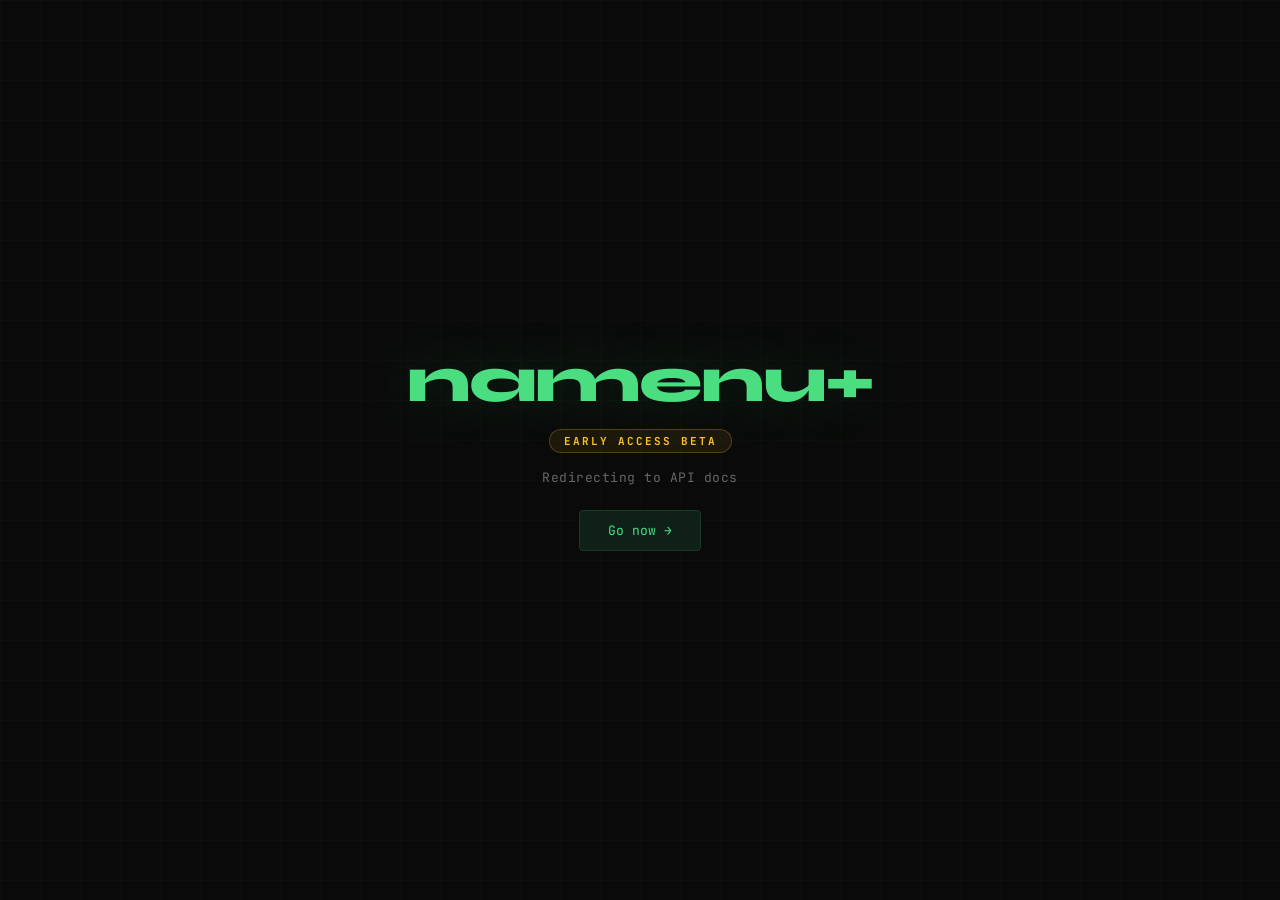
==== index.html @ 9618e87a "Commited basic website, currently only really has information on /api" ====
<!DOCTYPE html>
<html lang="en">
<head>
<meta charset="UTF-8">
<meta name="viewport" content="width=device-width, initial-scale=1.0">
<meta http-equiv="refresh" content="2;url=/api">
<title>namenu+</title>
<link rel="preconnect" href="https://fonts.googleapis.com">
<link href="https://fonts.googleapis.com/css2?family=Syne:wght@700;800&family=JetBrains+Mono:wght@400;500&display=swap" rel="stylesheet">
<link rel="stylesheet" href="style.css">
</head>
<body>
  <div class="wrap">
    <div class="logo">namenu+</div>
    <div class="pill">Early Access Beta</div>
    <p class="sub">Redirecting to API docs<span class="dots"></span></p>
    <a href="/api" class="btn">Go now →</a>
  </div>
  <script src="script.js"></script>
</body>
</html>
---- style.css ----
:root {
  --bg:        #0a0a0a;
  --green:     #4ade80;
  --green-dim: #1a3a28;
  --green-bg:  #0f2018;
  --text:      #d8d8d8;
  --text2:     #666;
  --text3:     #333;
  --amber:     #fbbf24;
  --border:    #1e1e1e;
  --mono: 'JetBrains Mono', monospace;
  --sans: 'Syne', sans-serif;
}

* { box-sizing: border-box; margin: 0; padding: 0; }

body {
  font-family: var(--mono);
  background: var(--bg);
  color: var(--text);
  min-height: 100vh;
  display: flex;
  align-items: center;
  justify-content: center;
  padding: 24px;
  /* subtle grid texture */
  background-image: linear-gradient(rgba(74,222,128,0.02) 1px, transparent 1px),
                    linear-gradient(90deg, rgba(74,222,128,0.02) 1px, transparent 1px);
  background-size: 40px 40px;
}

.wrap {
  text-align: center;
  display: flex;
  flex-direction: column;
  align-items: center;
  gap: 16px;
  animation: fadein 0.6s ease both;
}

@keyframes fadein {
  from { opacity: 0; transform: translateY(12px); }
  to   { opacity: 1; transform: translateY(0); }
}

.logo {
  font-family: var(--sans);
  font-size: clamp(36px, 10vw, 64px);
  font-weight: 800;
  color: var(--green);
  letter-spacing: -2px;
  line-height: 1;
  text-shadow: 0 0 60px rgba(74,222,128,0.2);
}

.pill {
  font-size: clamp(9px, 2.5vw, 11px);
  font-weight: 700;
  letter-spacing: 2px;
  text-transform: uppercase;
  color: var(--amber);
  background: rgba(251,191,36,0.08);
  border: 1px solid rgba(251,191,36,0.25);
  padding: 4px 14px;
  border-radius: 20px;
}

.sub {
  font-size: clamp(11px, 3vw, 13px);
  color: var(--text2);
  letter-spacing: 0.5px;
}

.dots::after {
  content: '';
  animation: ellipsis 1.5s steps(4, end) infinite;
}
@keyframes ellipsis {
  0%   { content: ''; }
  25%  { content: '.'; }
  50%  { content: '..'; }
  75%  { content: '...'; }
  100% { content: ''; }
}

.btn {
  font-family: var(--mono);
  font-size: clamp(12px, 3vw, 13px);
  padding: 11px 28px;
  background: var(--green-bg);
  border: 1px solid var(--green-dim);
  color: var(--green);
  border-radius: 4px;
  text-decoration: none;
  transition: all 0.15s;
  margin-top: 8px;
}
.btn:hover {
  background: var(--green);
  color: #000;
  border-color: var(--green);
}

/* ── mobile tweaks ── */
@media (max-width: 400px) {
  body { padding: 16px; }
  .logo { letter-spacing: -1px; }
  .btn { padding: 10px 22px; width: 100%; text-align: center; }
}
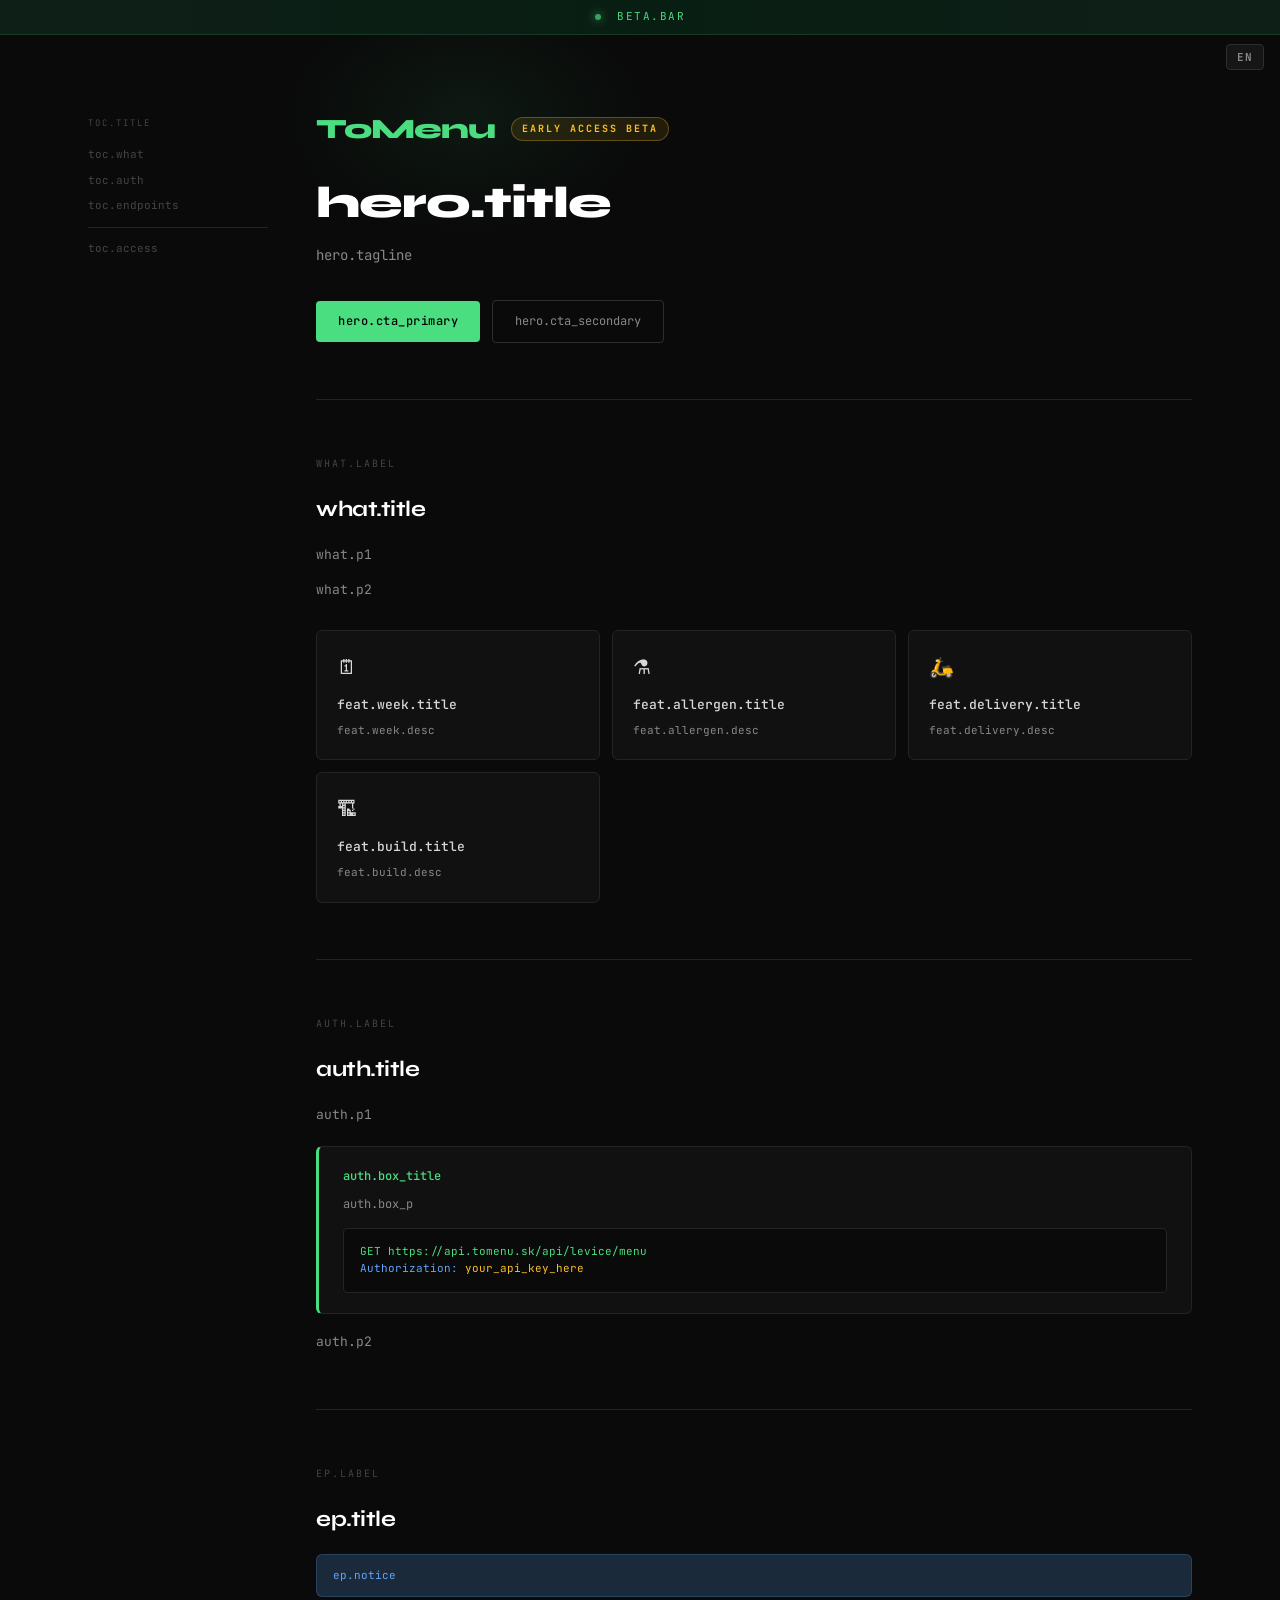
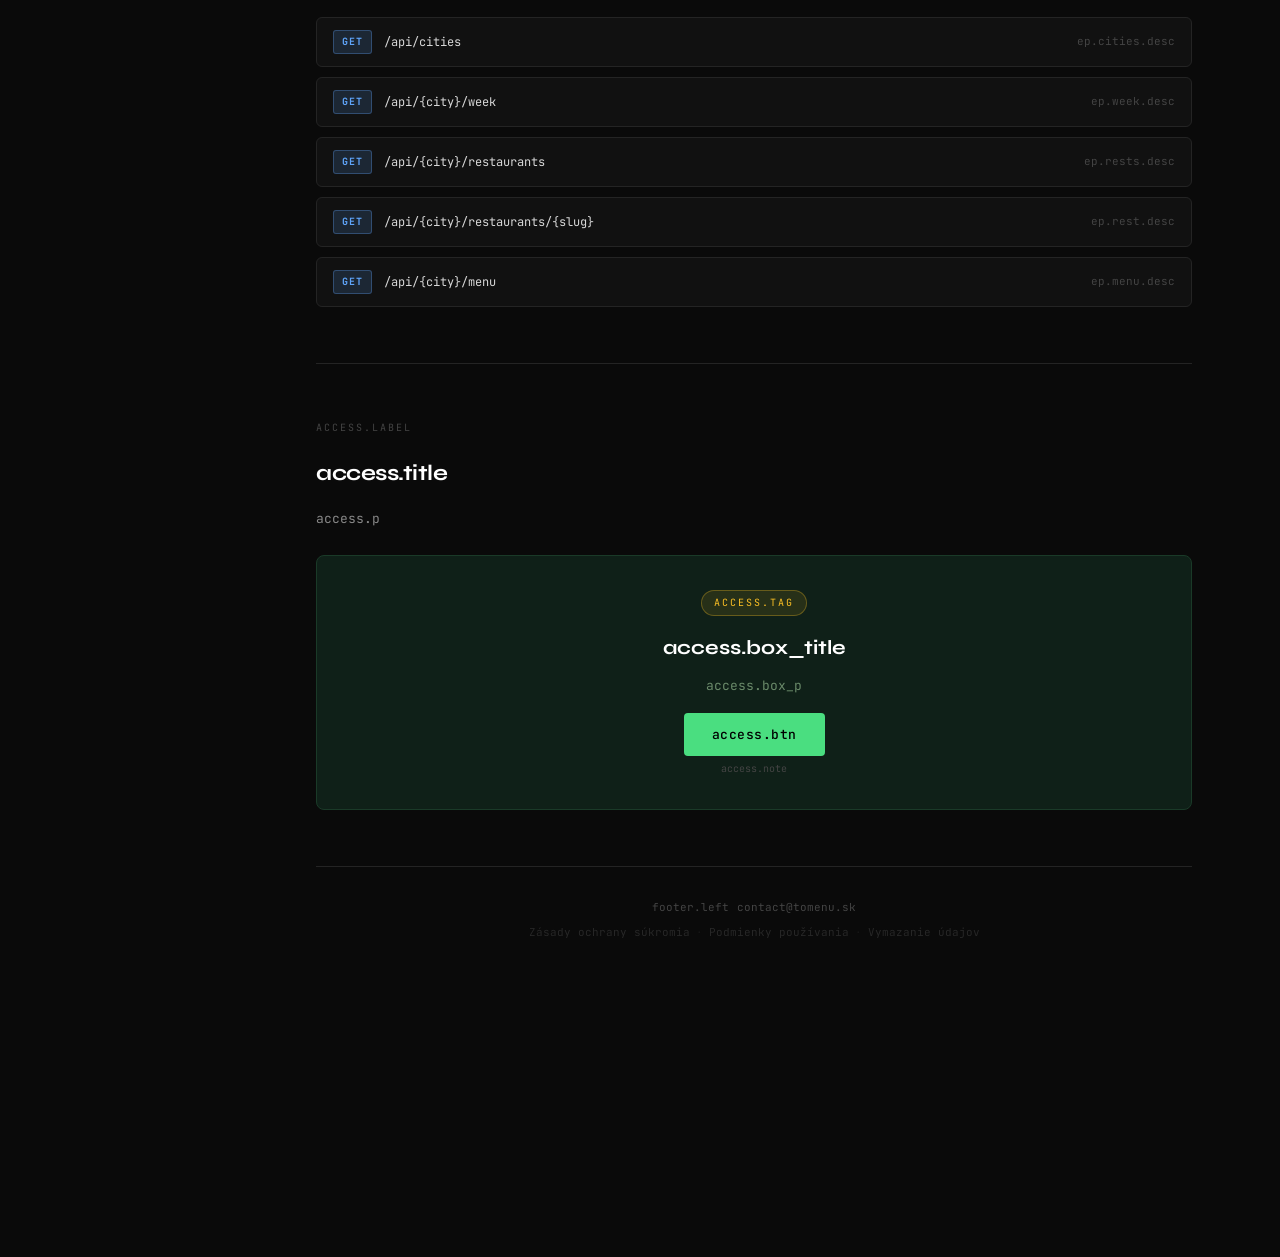
==== commit 30d8df87: "updated websites to actually have footers that point to legal documents (like every website should)" ====
--- a/index.html
+++ b/index.html
@@ -1,21 +1,225 @@
 <!DOCTYPE html>
-<html lang="en">
+<html lang="sk">
 <head>
 <meta charset="UTF-8">
 <meta name="viewport" content="width=device-width, initial-scale=1.0">
-<meta http-equiv="refresh" content="2;url=/api">
-<title>namenu+</title>
+<title>ToMenu — Obedové menu všetkých reštaurácií na jednom mieste</title>
+<meta name="description" content="ToMenu zbiera obedové menu reštaurácií z celého Slovenska do jednej aplikácie. GPS triedenie, pokročilé filtre, bez reklám, zadarmo. Stiahni APK pre Android.">
+<meta name="keywords" content="obedové menu, reštaurácie, obed, Levice, Slovensko, ToMenu, lunch menu, jedálny lístok">
+<meta name="author" content="ToMenu">
+<meta name="robots" content="index, follow">
+<link rel="canonical" href="https://tomenu.sk/">
+
+<!-- Open Graph -->
+<meta property="og:type"        content="website">
+<meta property="og:url"         content="https://tomenu.sk/">
+<meta property="og:title"       content="ToMenu — Obedové menu všetkých reštaurácií na jednom mieste">
+<meta property="og:description" content="ToMenu zbiera obedové menu reštaurácií z celého Slovenska do jednej aplikácie. GPS triedenie, pokročilé filtre, bez reklám, zadarmo.">
+<meta property="og:image"       content="https://tomenu.sk/og-image.png">
+<meta property="og:locale"      content="sk_SK">
+<meta property="og:locale:alternate" content="en_US">
+<meta property="og:site_name"   content="ToMenu">
+
+<!-- Twitter Card -->
+<meta name="twitter:card"        content="summary_large_image">
+<meta name="twitter:title"       content="ToMenu — Obedové menu všetkých reštaurácií">
+<meta name="twitter:description" content="GPS triedenie, pokročilé filtre, bez reklám, zadarmo. Pre Android.">
+<meta name="twitter:image"       content="https://tomenu.sk/og-image.png">
+
+<!-- Schema.org structured data -->
+<script type="application/ld+json">
+{
+  "@context": "https://schema.org",
+  "@type": "MobileApplication",
+  "name": "ToMenu",
+  "description": "ToMenu zbiera obedové menu reštaurácií z celého Slovenska do jednej aplikácie.",
+  "url": "https://tomenu.sk",
+  "applicationCategory": "FoodApplication",
+  "operatingSystem": "Android",
+  "offers": { "@type": "Offer", "price": "0", "priceCurrency": "EUR" },
+  "author": { "@type": "Person", "name": "Tomáš Hnilický" },
+  "inLanguage": "sk"
+}
+</script>
+
+<link rel="icon" type="image/png" href="/favicon.png">
 <link rel="preconnect" href="https://fonts.googleapis.com">
-<link href="https://fonts.googleapis.com/css2?family=Syne:wght@700;800&family=JetBrains+Mono:wght@400;500&display=swap" rel="stylesheet">
+<link href="https://fonts.googleapis.com/css2?family=JetBrains+Mono:wght@300;400;500;700&family=Syne:wght@400;600;700;800&display=swap" rel="stylesheet">
 <link rel="stylesheet" href="style.css">
 </head>
 <body>
-  <div class="wrap">
-    <div class="logo">namenu+</div>
-    <div class="pill">Early Access Beta</div>
-    <p class="sub">Redirecting to API docs<span class="dots"></span></p>
-    <a href="/api" class="btn">Go now →</a>
-  </div>
-  <script src="script.js"></script>
+
+<div id="beta-bar">
+  <span class="dot"></span>
+  <span data-i18n="beta.bar">ToMenu is currently in early access beta</span>
+</div>
+
+<button id="lang-toggle" onclick="toggleLang()">EN</button>
+
+<div class="page-wrap">
+
+  <!-- ── HERO ── -->
+  <header>
+    <div class="logo-row">
+      <span class="logo-mark">ToMenu</span>
+      <span class="beta-pill" data-i18n="hero.pill">Early Access Beta</span>
+    </div>
+    <h1 data-i18n="hero.title">Je to <span class="accent">TO menu</span><br>ktoré potrebuješ.</h1>
+    <p class="tagline" data-i18n="hero.tagline">ToMenu brings every restaurant's daily lunch menu into one app. Advanced filters, GPS sorting, privacy-first, completely free and ad-free.</p>
+    <div class="cta-row">
+      <a href="#download" class="btn-primary" data-i18n="hero.cta_primary">↓ Download the app</a>
+      <a href="/api"      class="btn-ghost"   data-i18n="hero.cta_api">API docs →</a>
+    </div>
+    <div class="hero-sub" data-i18n="hero.sub">Available for Android · Slovakia 🇸🇰</div>
+  </header>
+
+  <!-- ── FEATURES ── -->
+  <section id="features">
+    <div class="section-label" data-i18n="feat.label">why tomenu</div>
+    <h2 data-i18n="feat.title">Everything you need to pick lunch.</h2>
+    <div class="feature-grid">
+      <div class="feature-card">
+        <div class="feature-icon">📍</div>
+        <div class="feature-title" data-i18n="feat.gps.title">GPS sorted</div>
+        <div class="feature-desc"  data-i18n="feat.gps.desc">Restaurants sorted by distance from you. Closest first, always.</div>
+      </div>
+      <div class="feature-card">
+        <div class="feature-icon">🔍</div>
+        <div class="feature-title" data-i18n="feat.search.title">Dish search</div>
+        <div class="feature-desc"  data-i18n="feat.search.desc">Search for a specific dish across all restaurants at once. Find schnitzel, goulash, whatever you're craving.</div>
+      </div>
+      <div class="feature-card">
+        <div class="feature-icon">⚗</div>
+        <div class="feature-title" data-i18n="feat.filter.title">Advanced filters</div>
+        <div class="feature-desc"  data-i18n="feat.filter.desc">Filter by price, weight, allergens, delivery. Even sort by best price-to-portion ratio.</div>
+      </div>
+      <div class="feature-card">
+        <div class="feature-icon">🛵</div>
+        <div class="feature-title" data-i18n="feat.delivery.title">Delivery aware</div>
+        <div class="feature-desc"  data-i18n="feat.delivery.desc">Know which restaurants deliver before you even open the menu.</div>
+      </div>
+      <div class="feature-card">
+        <div class="feature-icon">🔒</div>
+        <div class="feature-title" data-i18n="feat.privacy.title">Privacy first</div>
+        <div class="feature-desc"  data-i18n="feat.privacy.desc">No tracking, no ads, no mandatory account. Everything opt-in. Even fully self-hostable.</div>
+      </div>
+      <div class="feature-card">
+        <div class="feature-icon">📅</div>
+        <div class="feature-title" data-i18n="feat.week.title">Full week</div>
+        <div class="feature-desc"  data-i18n="feat.week.desc">Browse Monday's menu on a Wednesday. Plan ahead, not just today.</div>
+      </div>
+    </div>
+  </section>
+
+  <!-- ── HOW IT WORKS ── -->
+  <section id="how">
+    <div class="section-label" data-i18n="how.label">how it works</div>
+    <h2 data-i18n="how.title">Open. Search. Eat.</h2>
+    <div class="steps">
+      <div class="step">
+        <div class="step-num">01</div>
+        <div class="step-content">
+          <div class="step-title" data-i18n="step1.title">Open the app</div>
+          <div class="step-desc"  data-i18n="step1.desc">No sign-up required. Guest mode works from day one. Your location sorts nearby restaurants automatically.</div>
+        </div>
+      </div>
+      <div class="step">
+        <div class="step-num">02</div>
+        <div class="step-content">
+          <div class="step-title" data-i18n="step2.title">Browse or search</div>
+          <div class="step-desc"  data-i18n="step2.desc">Scroll through today's menus or search a specific dish. Filter by price, allergens, or delivery.</div>
+        </div>
+      </div>
+      <div class="step">
+        <div class="step-num">03</div>
+        <div class="step-content">
+          <div class="step-title" data-i18n="step3.title">Tap and go</div>
+          <div class="step-desc"  data-i18n="step3.desc">Tap an address to open in Maps. Call the restaurant directly. Done.</div>
+        </div>
+      </div>
+    </div>
+  </section>
+
+  <!-- ── DOWNLOAD ── -->
+  <section id="download">
+    <div class="section-label" data-i18n="dl.label">download</div>
+    <h2 data-i18n="dl.title">Get ToMenu</h2>
+    <p data-i18n="dl.p">Currently in early access beta. Android APK available directly — no Play Store needed.</p>
+    <div class="download-box">
+      <div class="early-tag" data-i18n="dl.tag">✦ Early Access Beta</div>
+      <h3 data-i18n="dl.box_title">Android APK</h3>
+      <p data-i18n="dl.box_p">Download and install directly. Enable "Install from unknown sources" in your Android settings if prompted.</p>
+      <a id="apk-btn" href="https://github.com/toomcis/tomenu-app/releases/latest/download/tomenu.apk" class="btn-primary" data-i18n="dl.btn">↓ Download APK</a>
+      <div class="download-note" data-i18n="dl.note">Latest release on GitHub · Android 8.0+ required</div>
+      <div class="download-links">
+        <a href="https://github.com/toomcis/tomenu-app/releases" data-i18n="dl.releases">All releases →</a>
+        <span class="sep">·</span>
+        <a href="https://github.com/toomcis/tomenu-app" data-i18n="dl.source">Source code →</a>
+      </div>
+    </div>
+  </section>
+
+  <!-- ── PRIVACY ── -->
+  <section id="privacy">
+    <div class="section-label" data-i18n="priv.label">privacy</div>
+    <h2 data-i18n="priv.title">We mean it when we say privacy-first.</h2>
+    <div class="privacy-grid">
+      <div class="privacy-item">
+        <span class="priv-icon">✓</span>
+        <span data-i18n="priv.1">No ads, ever. Not in the app, not in the API.</span>
+      </div>
+      <div class="privacy-item">
+        <span class="priv-icon">✓</span>
+        <span data-i18n="priv.2">No account required. Guest mode works for everything.</span>
+      </div>
+      <div class="privacy-item">
+        <span class="priv-icon">✓</span>
+        <span data-i18n="priv.3">All data sharing is opt-in and clearly labelled.</span>
+      </div>
+      <div class="privacy-item">
+        <span class="priv-icon">✓</span>
+        <span data-i18n="priv.4">Fully open source. MIT licensed. Inspect everything.</span>
+      </div>
+      <div class="privacy-item">
+        <span class="priv-icon">✓</span>
+        <span data-i18n="priv.5">Self-hostable. Run your own backend, keep all data local.</span>
+      </div>
+      <div class="privacy-item">
+        <span class="priv-icon">✓</span>
+        <span data-i18n="priv.6">Delete your account and all your data anytime, instantly.</span>
+      </div>
+    </div>
+  </section>
+
+  <!-- ── FOR DEVELOPERS ── -->
+  <section id="api">
+    <div class="section-label" data-i18n="api.label">for developers</div>
+    <h2 data-i18n="api.title">There's a REST API too.</h2>
+    <p data-i18n="api.p">ToMenu exposes all menu data via a clean JSON API. Build Telegram bots, office lunch tools, integrations — whatever you want. Keys are free during beta.</p>
+    <div class="api-box">
+      <div class="code-block">GET https://api.tomenu.sk/api/levice/menu
+<span style="color:#60a5fa">Authorization:</span> your_api_key_here</div>
+      <a href="/api" class="btn-ghost" style="margin-top:16px;display:inline-block" data-i18n="api.btn">View full API docs →</a>
+    </div>
+  </section>
+
+  <!-- ── FOOTER ── -->
+  <footer>
+    <div class="footer-main">
+      <span data-i18n="footer.left">ToMenu beta · <a href="https://github.com/toomcis/tomenu-app">github</a> · made in Levice 🇸🇰</span>
+      <span><a href="mailto:contact@tomenu.sk">contact@tomenu.sk</a></span>
+    </div>
+    <div class="footer-legal">
+      <a href="/privacy">Zásady ochrany súkromia</a>
+      <span class="sep">·</span>
+      <a href="/tos">Podmienky používania</a>
+      <span class="sep">·</span>
+      <a href="/deletion">Vymazanie údajov</a>
+    </div>
+  </footer>
+
+</div>
+
+<script src="script.js"></script>
 </body>
-</html>
+</html>
--- a/style.css
+++ b/style.css
@@ -1,109 +1,258 @@
 :root {
   --bg:        #0a0a0a;
+  --bg1:       #111111;
+  --bg2:       #161616;
+  --bg3:       #1c1c1c;
+  --border:    #242424;
+  --border2:   #2e2e2e;
+  --text:      #d8d8d8;
+  --text2:     #888;
+  --text3:     #444;
   --green:     #4ade80;
   --green-dim: #1a3a28;
   --green-bg:  #0f2018;
-  --text:      #d8d8d8;
-  --text2:     #666;
-  --text3:     #333;
+  --blue:      #60a5fa;
+  --blue-dim:  #1a2a3a;
   --amber:     #fbbf24;
-  --border:    #1e1e1e;
+  --red:       #f87171;
   --mono: 'JetBrains Mono', monospace;
   --sans: 'Syne', sans-serif;
 }
 
 * { box-sizing: border-box; margin: 0; padding: 0; }
+html { scroll-behavior: smooth; }
 
 body {
   font-family: var(--mono);
   background: var(--bg);
   color: var(--text);
   min-height: 100vh;
-  display: flex;
-  align-items: center;
-  justify-content: center;
-  padding: 24px;
-  /* subtle grid texture */
-  background-image: linear-gradient(rgba(74,222,128,0.02) 1px, transparent 1px),
-                    linear-gradient(90deg, rgba(74,222,128,0.02) 1px, transparent 1px);
+  line-height: 1.6;
+  background-image:
+    linear-gradient(rgba(74,222,128,0.02) 1px, transparent 1px),
+    linear-gradient(90deg, rgba(74,222,128,0.02) 1px, transparent 1px);
   background-size: 40px 40px;
 }
 
-.wrap {
+/* ── beta banner ── */
+#beta-bar {
+  background: linear-gradient(90deg, var(--green-bg), #0a1f14, var(--green-bg));
+  border-bottom: 1px solid var(--green-dim);
+  padding: 8px 24px;
   text-align: center;
-  display: flex;
-  flex-direction: column;
-  align-items: center;
-  gap: 16px;
-  animation: fadein 0.6s ease both;
-}
-
-@keyframes fadein {
-  from { opacity: 0; transform: translateY(12px); }
-  to   { opacity: 1; transform: translateY(0); }
-}
-
-.logo {
+  font-size: 11px;
+  color: var(--green);
+  letter-spacing: 1.5px;
+  text-transform: uppercase;
+  position: sticky;
+  top: 0;
+  z-index: 100;
+  animation: pulse-bar 4s ease-in-out infinite;
+}
+@keyframes pulse-bar { 0%,100%{opacity:1} 50%{opacity:0.7} }
+#beta-bar .dot {
+  display: inline-block; width: 6px; height: 6px;
+  border-radius: 50%; background: var(--green);
+  margin-right: 8px; vertical-align: middle;
+  box-shadow: 0 0 8px var(--green);
+  animation: blink 1.5s ease-in-out infinite;
+}
+@keyframes blink { 0%,100%{opacity:1} 50%{opacity:0.3} }
+
+#lang-toggle {
+  position: fixed; top: 44px; right: 16px; z-index: 200;
+  font-family: var(--mono); font-size: 11px; font-weight: 700;
+  letter-spacing: 1px; padding: 5px 10px;
+  background: var(--bg2); border: 1px solid var(--border2);
+  color: var(--text2); border-radius: 4px; cursor: pointer;
+  transition: all 0.15s;
+}
+#lang-toggle:hover { border-color: var(--green); color: var(--green); }
+
+/* ── layout ── */
+.page-wrap { max-width: 860px; margin: 0 auto; padding: 0 28px 80px; }
+
+/* ── header / hero ── */
+header {
+  padding: 80px 0 64px;
+  border-bottom: 1px solid var(--border);
+  position: relative;
+  animation: fadein 0.7s ease both;
+}
+@keyframes fadein { from{opacity:0;transform:translateY(16px)} to{opacity:1;transform:translateY(0)} }
+header::before {
+  content: '';
+  position: absolute; top: -80px; left: -60px;
+  width: 500px; height: 320px;
+  background: radial-gradient(ellipse, rgba(74,222,128,0.07) 0%, transparent 65%);
+  pointer-events: none; z-index: 0;
+}
+header > * { position: relative; z-index: 1; }
+
+.logo-row { display: flex; align-items: center; gap: 16px; margin-bottom: 32px; }
+.logo-mark {
+  font-family: var(--sans); font-size: 32px; font-weight: 800;
+  color: var(--green); letter-spacing: -1px;
+  text-shadow: 0 0 40px rgba(74,222,128,0.25);
+}
+.beta-pill {
+  font-size: 10px; font-weight: 700; letter-spacing: 2px;
+  text-transform: uppercase; color: var(--amber);
+  background: rgba(251,191,36,0.1); border: 1px solid rgba(251,191,36,0.3);
+  padding: 3px 10px; border-radius: 20px;
+}
+h1 {
   font-family: var(--sans);
-  font-size: clamp(36px, 10vw, 64px);
-  font-weight: 800;
-  color: var(--green);
-  letter-spacing: -2px;
-  line-height: 1;
-  text-shadow: 0 0 60px rgba(74,222,128,0.2);
-}
-
-.pill {
-  font-size: clamp(9px, 2.5vw, 11px);
-  font-weight: 700;
-  letter-spacing: 2px;
-  text-transform: uppercase;
-  color: var(--amber);
-  background: rgba(251,191,36,0.08);
-  border: 1px solid rgba(251,191,36,0.25);
-  padding: 4px 14px;
-  border-radius: 20px;
-}
-
-.sub {
-  font-size: clamp(11px, 3vw, 13px);
-  color: var(--text2);
-  letter-spacing: 0.5px;
-}
-
-.dots::after {
-  content: '';
-  animation: ellipsis 1.5s steps(4, end) infinite;
-}
-@keyframes ellipsis {
-  0%   { content: ''; }
-  25%  { content: '.'; }
-  50%  { content: '..'; }
-  75%  { content: '...'; }
-  100% { content: ''; }
-}
-
-.btn {
-  font-family: var(--mono);
-  font-size: clamp(12px, 3vw, 13px);
-  padding: 11px 28px;
-  background: var(--green-bg);
-  border: 1px solid var(--green-dim);
-  color: var(--green);
-  border-radius: 4px;
-  text-decoration: none;
-  transition: all 0.15s;
-  margin-top: 8px;
-}
-.btn:hover {
-  background: var(--green);
-  color: #000;
-  border-color: var(--green);
-}
-
-/* ── mobile tweaks ── */
-@media (max-width: 400px) {
-  body { padding: 16px; }
-  .logo { letter-spacing: -1px; }
-  .btn { padding: 10px 22px; width: 100%; text-align: center; }
-}
+  font-size: clamp(32px, 6vw, 56px);
+  font-weight: 800; line-height: 1.08;
+  color: #fff; margin-bottom: 20px; letter-spacing: -1.5px;
+}
+h1 .accent { color: var(--green); }
+.tagline {
+  font-size: 14px; color: var(--text2);
+  max-width: 560px; line-height: 1.8; margin-bottom: 36px;
+}
+.cta-row { display: flex; gap: 12px; flex-wrap: wrap; align-items: center; margin-bottom: 20px; }
+.hero-sub { font-size: 11px; color: var(--text3); letter-spacing: 1px; }
+
+.btn-primary {
+  font-family: var(--mono); font-size: 12px; font-weight: 500;
+  padding: 12px 24px; background: var(--green); color: #000;
+  border: none; border-radius: 4px; cursor: pointer;
+  text-decoration: none; transition: all 0.15s; letter-spacing: 0.5px;
+}
+.btn-primary:hover { background: #6ee89a; transform: translateY(-1px); }
+.btn-ghost {
+  font-family: var(--mono); font-size: 12px;
+  padding: 12px 24px; background: transparent; color: var(--text2);
+  border: 1px solid var(--border2); border-radius: 4px;
+  cursor: pointer; text-decoration: none; transition: all 0.15s;
+}
+.btn-ghost:hover { border-color: var(--green); color: var(--text); }
+
+/* ── sections ── */
+section { padding: 64px 0; border-bottom: 1px solid var(--border); }
+section:last-of-type { border-bottom: none; }
+.section-label {
+  font-size: 10px; letter-spacing: 2px; text-transform: uppercase;
+  color: var(--text3); margin-bottom: 20px;
+}
+h2 {
+  font-family: var(--sans); font-size: clamp(20px, 4vw, 28px);
+  font-weight: 700; color: #fff; margin-bottom: 32px; letter-spacing: -0.5px;
+}
+p { font-size: 13px; color: var(--text2); line-height: 1.8; margin-bottom: 12px; }
+
+/* ── feature grid ── */
+.feature-grid {
+  display: grid;
+  grid-template-columns: repeat(auto-fit, minmax(240px, 1fr));
+  gap: 12px;
+}
+.feature-card {
+  background: var(--bg1); border: 1px solid var(--border);
+  border-radius: 8px; padding: 22px; transition: border-color 0.15s;
+}
+.feature-card:hover { border-color: var(--border2); }
+.feature-icon { font-size: 22px; margin-bottom: 14px; }
+.feature-title { font-size: 13px; font-weight: 500; color: var(--text); margin-bottom: 6px; }
+.feature-desc { font-size: 11px; color: var(--text2); line-height: 1.65; }
+
+/* ── steps ── */
+.steps { display: flex; flex-direction: column; gap: 0; }
+.step {
+  display: flex; gap: 28px; align-items: flex-start;
+  padding: 28px 0; border-bottom: 1px solid var(--border);
+}
+.step:last-child { border-bottom: none; }
+.step-num {
+  font-family: var(--sans); font-size: 36px; font-weight: 800;
+  color: var(--green-dim); line-height: 1; flex-shrink: 0; width: 52px;
+}
+.step-title { font-size: 15px; font-weight: 600; color: var(--text); margin-bottom: 8px; }
+.step-desc { font-size: 12px; color: var(--text2); line-height: 1.7; }
+
+/* ── download ── */
+.download-box {
+  background: var(--green-bg); border: 1px solid var(--green-dim);
+  border-radius: 10px; padding: 36px; margin-top: 24px; text-align: center;
+}
+.download-box .early-tag {
+  display: inline-block; font-size: 10px; letter-spacing: 2px;
+  text-transform: uppercase; color: var(--amber);
+  background: rgba(251,191,36,0.1); border: 1px solid rgba(251,191,36,0.3);
+  padding: 4px 12px; border-radius: 20px; margin-bottom: 16px;
+}
+.download-box h3 {
+  font-family: var(--sans); font-size: 22px; font-weight: 700;
+  color: #fff; margin-bottom: 10px;
+}
+.download-box p {
+  font-size: 13px; color: #6a8a6a; margin-bottom: 28px;
+  max-width: 440px; margin-left: auto; margin-right: auto;
+}
+.download-box .btn-primary { font-size: 14px; padding: 14px 32px; }
+.download-note { font-size: 10px; color: var(--text3); margin-top: 14px; }
+.download-links { margin-top: 20px; font-size: 11px; }
+.download-links a { color: var(--text3); text-decoration: none; transition: color 0.1s; }
+.download-links a:hover { color: var(--green); }
+.sep { color: var(--text3); margin: 0 8px; }
+
+/* ── Legal footer links — append to style.css ── */
+footer { display: flex; flex-direction: column; gap: 10px; }
+.footer-main { display: flex; justify-content: space-between; flex-wrap: wrap; gap: 8px; }
+.footer-legal { display: flex; gap: 6px; flex-wrap: wrap; font-size: 11px; opacity: 0.5; }
+.footer-legal a { color: inherit; text-decoration: none; }
+.footer-legal a:hover { opacity: 1; text-decoration: underline; }
+.footer-legal .sep { opacity: 0.4; }
+
+/* ── privacy grid ── */
+.privacy-grid { display: flex; flex-direction: column; gap: 0; }
+.privacy-item {
+  display: flex; align-items: flex-start; gap: 14px;
+  padding: 16px 0; border-bottom: 1px solid var(--border);
+  font-size: 13px; color: var(--text2);
+}
+.privacy-item:last-child { border-bottom: none; }
+.priv-icon { color: var(--green); font-size: 14px; flex-shrink: 0; margin-top: 1px; }
+
+/* ── api box ── */
+.api-box {
+  background: var(--bg1); border: 1px solid var(--border);
+  border-left: 3px solid var(--green); border-radius: 6px;
+  padding: 24px; margin-top: 20px;
+}
+.code-block {
+  background: var(--bg); border: 1px solid var(--border);
+  border-radius: 4px; padding: 14px 16px; font-size: 12px;
+  color: var(--green); overflow-x: auto; white-space: pre; line-height: 1.6;
+}
+
+/* ── footer ── */
+footer {
+  padding: 40px 0 0;
+  font-size: 11px; color: var(--text3);
+  display: flex; justify-content: space-between;
+  align-items: center; flex-wrap: wrap; gap: 8px;
+}
+footer a { color: var(--text3); text-decoration: none; }
+footer a:hover { color: var(--text2); }
+
+/* ── mobile ── */
+@media (max-width: 640px) {
+  #beta-bar { font-size: 10px; padding: 7px 12px; letter-spacing: 0.8px; }
+  #lang-toggle { top: 40px; right: 10px; font-size: 10px; padding: 4px 8px; }
+  .page-wrap { padding: 0 18px 60px; }
+  header { padding: 48px 0 40px; }
+  .logo-mark { font-size: 26px; }
+  h1 { font-size: 30px; letter-spacing: -1px; }
+  .tagline { font-size: 13px; }
+  .cta-row { flex-direction: column; align-items: stretch; }
+  .btn-primary, .btn-ghost { text-align: center; padding: 13px 16px; font-size: 13px; }
+  section { padding: 44px 0; }
+  .feature-grid { grid-template-columns: 1fr; gap: 8px; }
+  .step { gap: 16px; }
+  .step-num { font-size: 26px; width: 38px; }
+  .download-box { padding: 24px 18px; }
+  footer { flex-direction: column; gap: 6px; text-align: center; }
+}
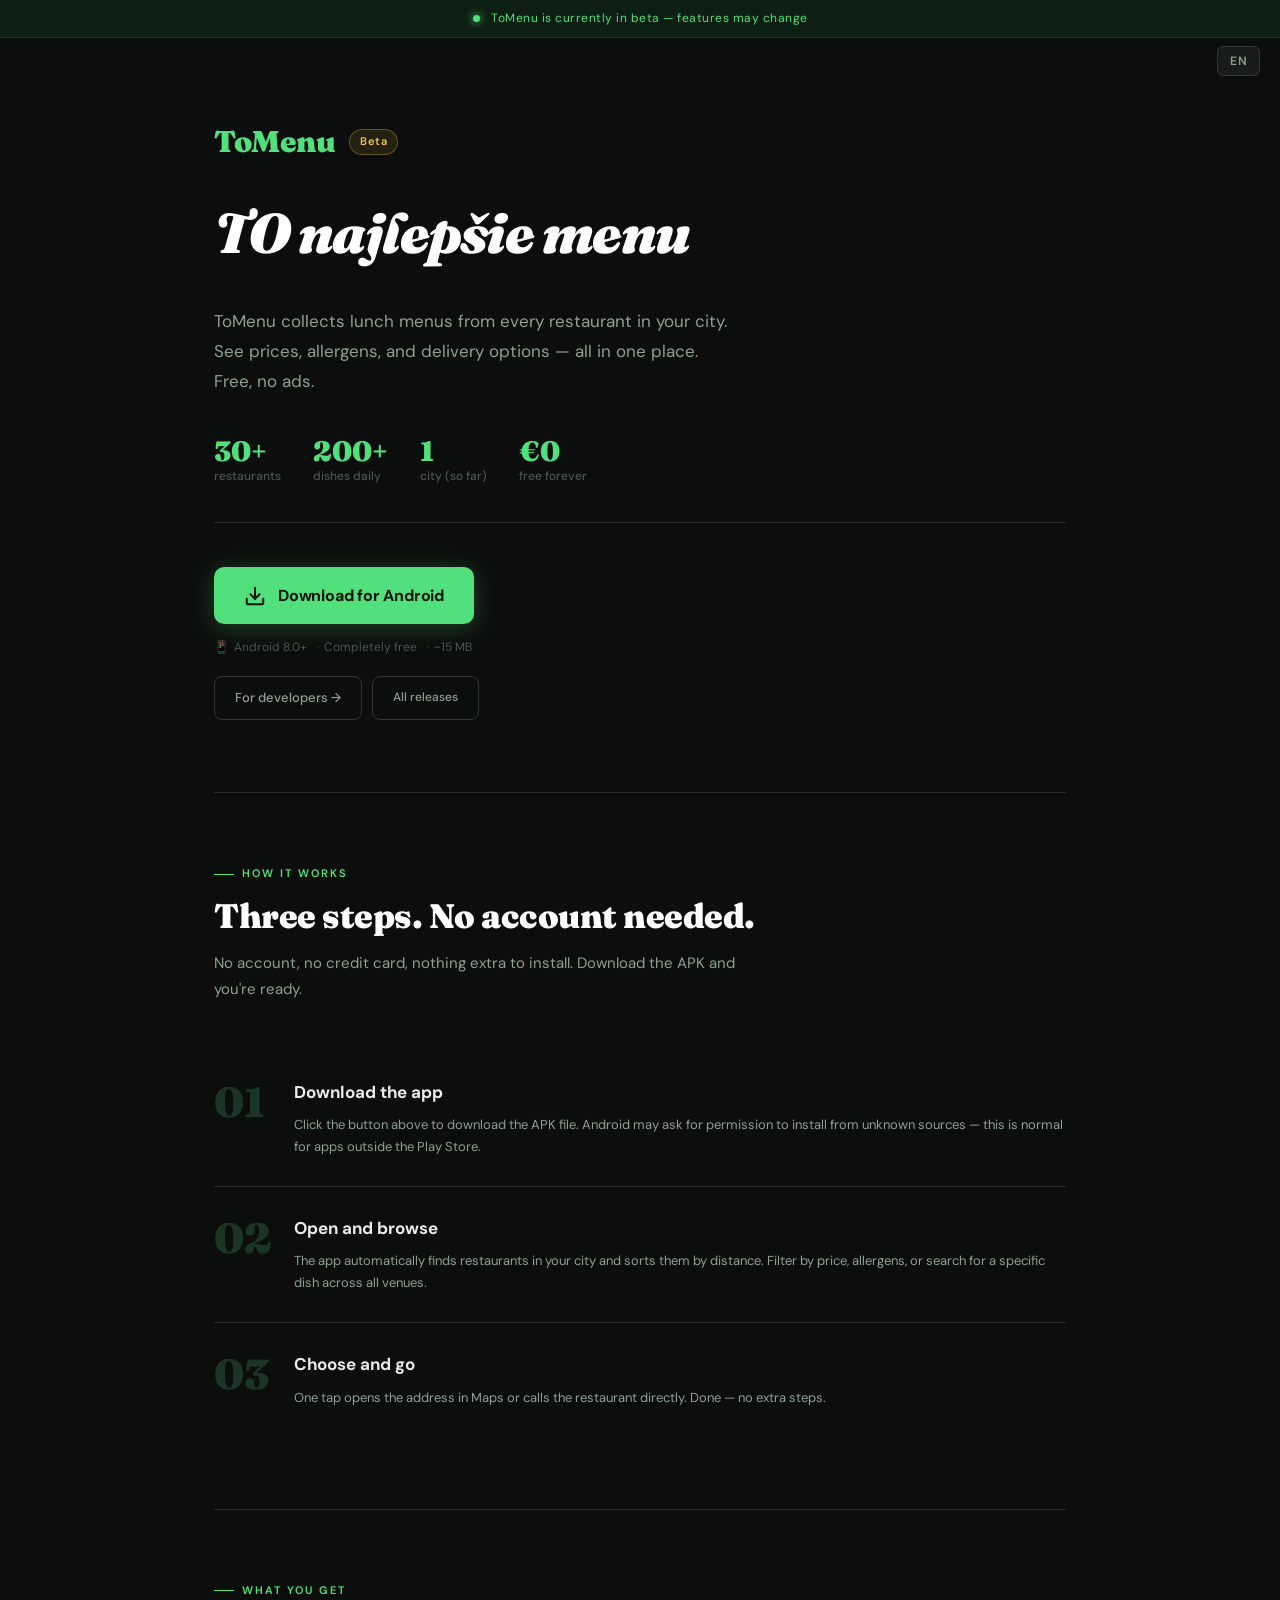
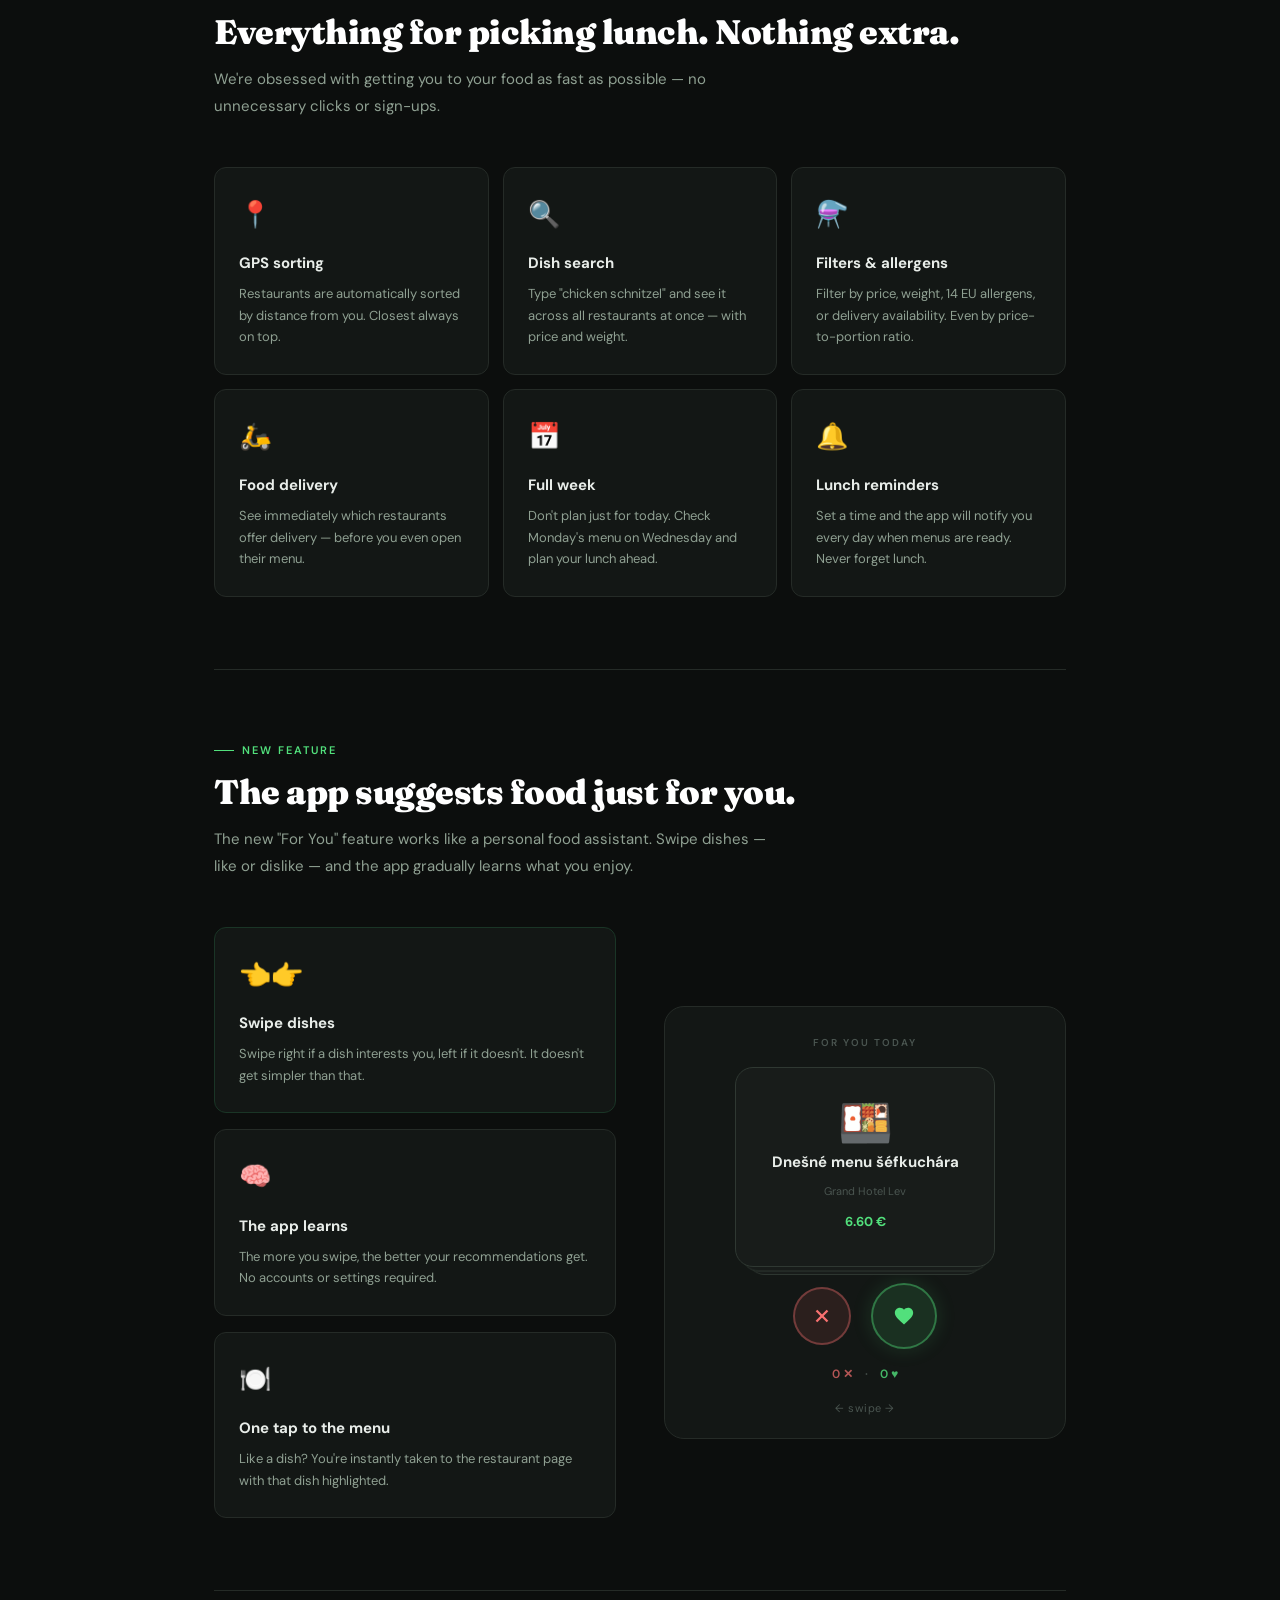
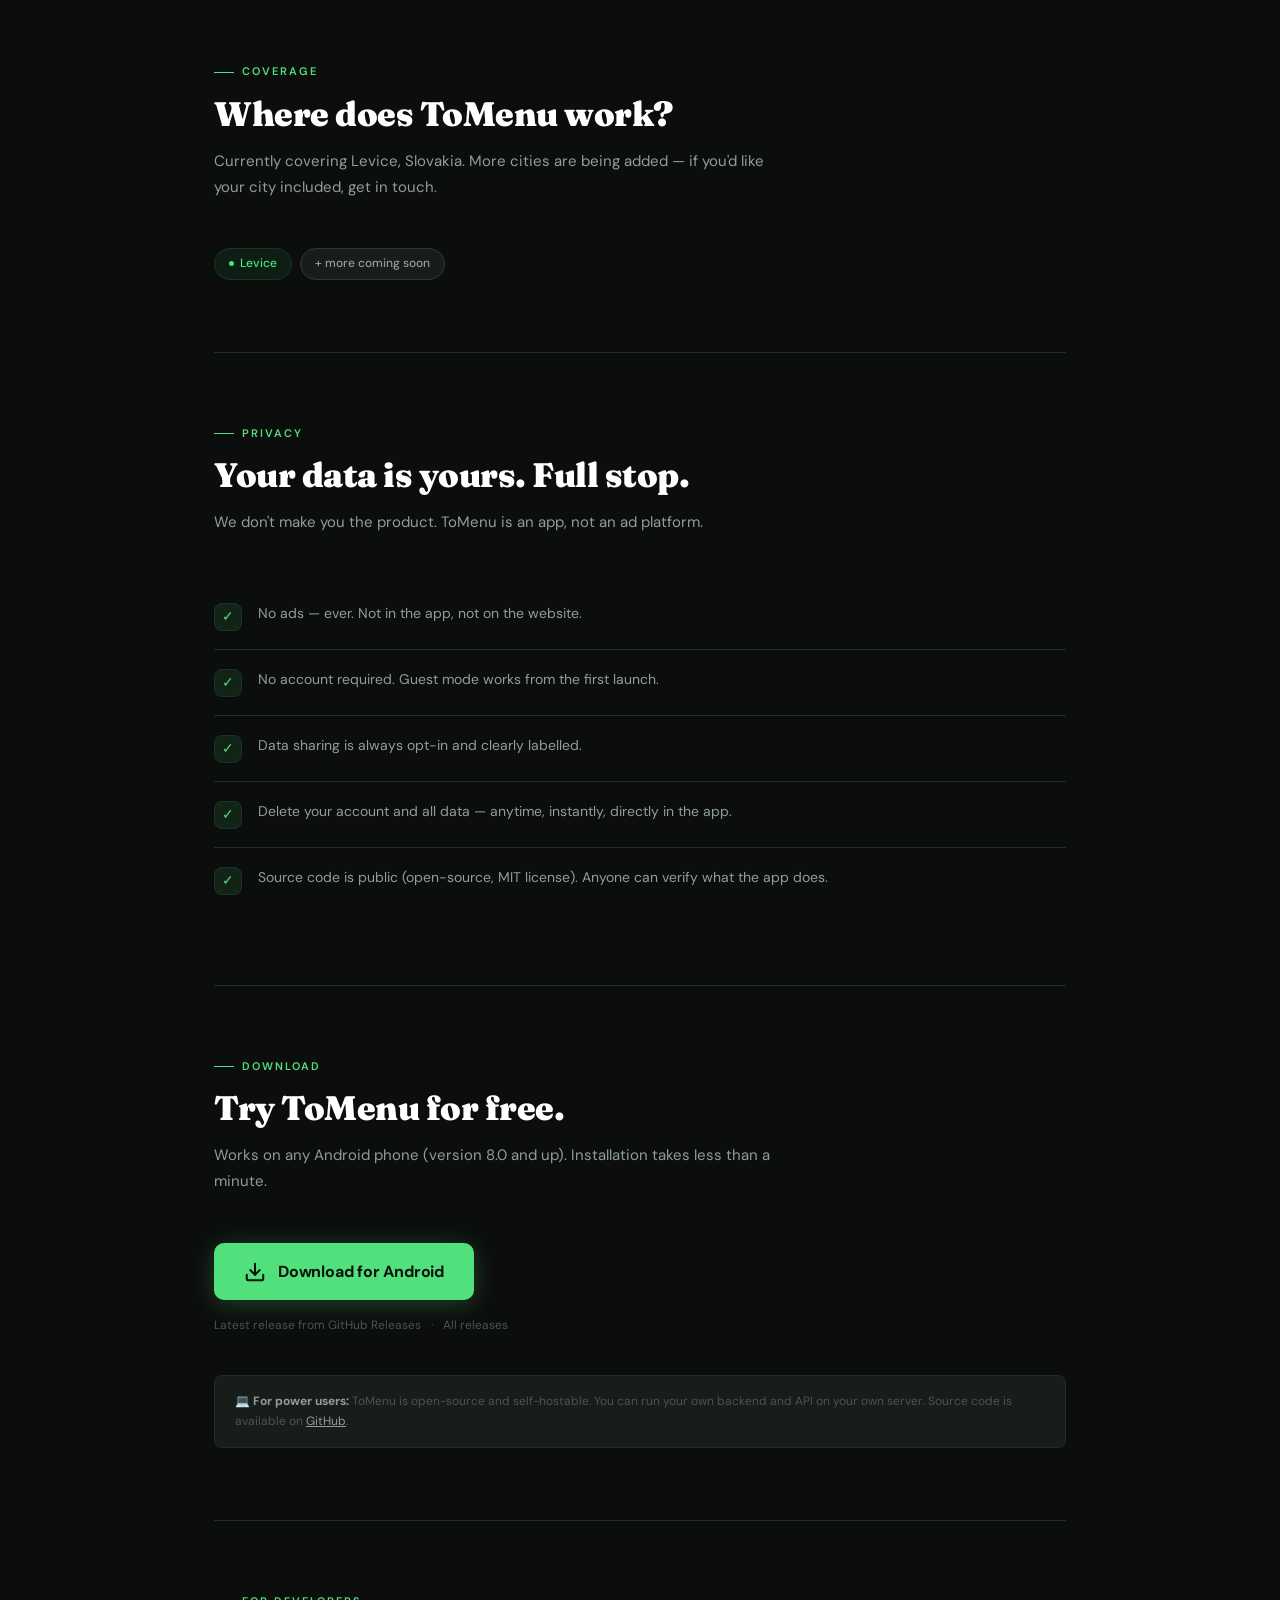
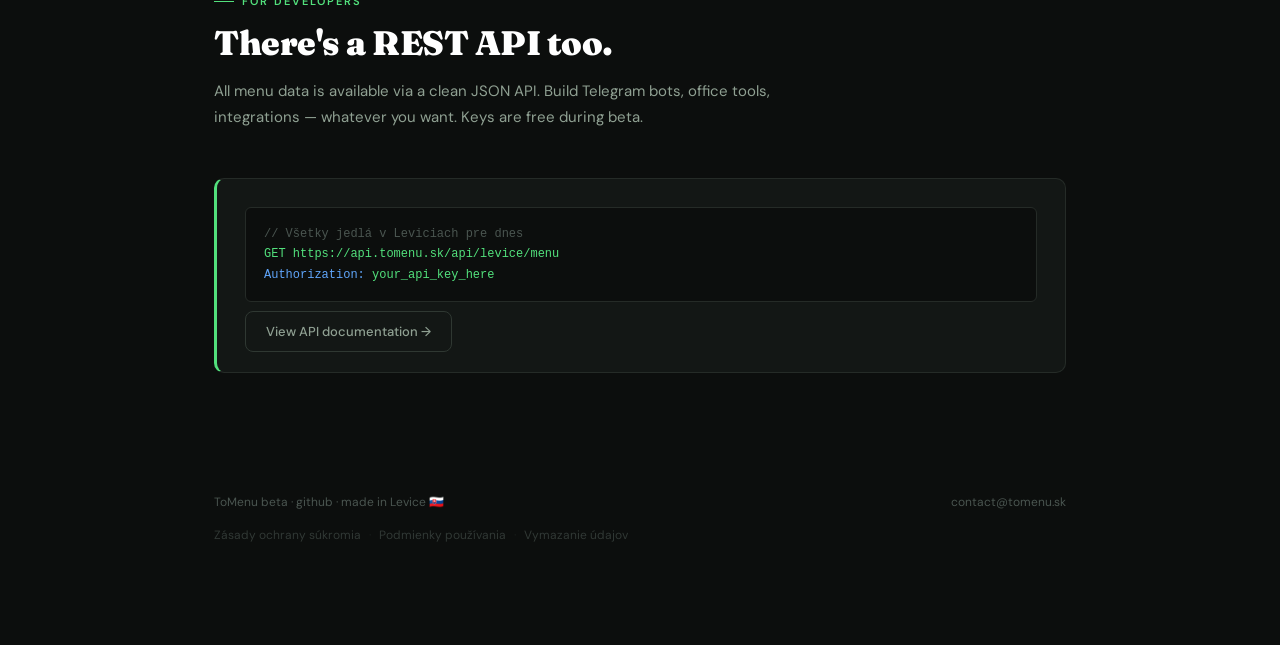
==== commit 6581eeb6: "made some website changes!!" ====
--- a/index.html
+++ b/index.html
@@ -9,8 +9,6 @@
 <meta name="author" content="ToMenu">
 <meta name="robots" content="index, follow">
 <link rel="canonical" href="https://tomenu.sk/">
-
-<!-- Open Graph -->
 <meta property="og:type"        content="website">
 <meta property="og:url"         content="https://tomenu.sk/">
 <meta property="og:title"       content="ToMenu — Obedové menu všetkých reštaurácií na jednom mieste">
@@ -19,42 +17,490 @@
 <meta property="og:locale"      content="sk_SK">
 <meta property="og:locale:alternate" content="en_US">
 <meta property="og:site_name"   content="ToMenu">
-
-<!-- Twitter Card -->
 <meta name="twitter:card"        content="summary_large_image">
 <meta name="twitter:title"       content="ToMenu — Obedové menu všetkých reštaurácií">
 <meta name="twitter:description" content="GPS triedenie, pokročilé filtre, bez reklám, zadarmo. Pre Android.">
 <meta name="twitter:image"       content="https://tomenu.sk/og-image.png">
-
-<!-- Schema.org structured data -->
 <script type="application/ld+json">
 {
   "@context": "https://schema.org",
   "@type": "MobileApplication",
   "name": "ToMenu",
-  "description": "ToMenu zbiera obedové menu reštaurácií z celého Slovenska do jednej aplikácie.",
+  "description": "ToMenu zbiera obedové menu reštaurácií z celého Slovenska do jednej aplikácie. GPS triedenie, pokročilé filtre, bez reklám, zadarmo.",
   "url": "https://tomenu.sk",
+  "downloadUrl": "https://tomenu.sk/app/tomenu.apk",
   "applicationCategory": "FoodApplication",
-  "operatingSystem": "Android",
+  "operatingSystem": "Android 8.0+",
   "offers": { "@type": "Offer", "price": "0", "priceCurrency": "EUR" },
   "author": { "@type": "Person", "name": "Tomáš Hnilický" },
-  "inLanguage": "sk"
+  "inLanguage": "sk",
+  "countryOfOrigin": "SK",
+  "screenshot": "https://tomenu.sk/og-image.png",
+  "featureList": "GPS triedenie, filtre alergénov, týždenné menu, obedové upozornenia, swipe odporúčania",
+  "softwareVersion": "1.0",
+  "aggregateRating": {
+    "@type": "AggregateRating",
+    "ratingValue": "5",
+    "ratingCount": "1",
+    "bestRating": "5",
+    "worstRating": "1"
+  }
 }
 </script>
-
+<script type="application/ld+json">
+{
+  "@context": "https://schema.org",
+  "@type": "Organization",
+  "name": "ToMenu",
+  "url": "https://tomenu.sk",
+  "logo": "https://tomenu.sk/favicon.png",
+  "contactPoint": {
+    "@type": "ContactPoint",
+    "contactType": "customer support",
+    "availableLanguage": ["Slovak", "Czech", "English"]
+  }
+}
+</script>
 <link rel="icon" type="image/png" href="/favicon.png">
+<link rel="manifest" href="/manifest.json">
+<meta name="theme-color" content="#3d9e5f">
+<meta name="mobile-web-app-capable" content="yes">
+<meta name="apple-mobile-web-app-capable" content="yes">
+<meta name="apple-mobile-web-app-title" content="ToMenu">
 <link rel="preconnect" href="https://fonts.googleapis.com">
-<link href="https://fonts.googleapis.com/css2?family=JetBrains+Mono:wght@300;400;500;700&family=Syne:wght@400;600;700;800&display=swap" rel="stylesheet">
-<link rel="stylesheet" href="style.css">
+<link rel="preconnect" href="https://fonts.gstatic.com" crossorigin>
+<link rel="preload" as="style" href="https://fonts.googleapis.com/css2?family=DM+Sans:wght@400;600;700&family=Fraunces:ital,wght@0,900;1,900&display=swap">
+<link href="https://fonts.googleapis.com/css2?family=DM+Sans:wght@400;600;700&family=Fraunces:ital,wght@0,900;1,900&display=swap" rel="stylesheet">
+<style>
+/* ── Reset & Root ── */
+*, *::before, *::after { box-sizing: border-box; margin: 0; padding: 0; }
+html { scroll-behavior: smooth; -webkit-text-size-adjust: 100%; }
+
+:root {
+  --bg:        #0c0e0d;
+  --bg1:       #131715;
+  --bg2:       #181c1a;
+  --bg3:       #1e2420;
+  --border:    #252b27;
+  --border2:   #2f3832;
+  --text:      #e8ede9;
+  --text2:     #8fa092;
+  --text3:     #4a5550;
+  --green:     #52e07c;
+  --green2:    #3dba62;
+  --green-dim: #1a3526;
+  --green-bg:  #0d1f14;
+  --amber:     #f5c842;
+  --red:       #f87171;
+  --sans: 'DM Sans', sans-serif;
+  --serif: 'Fraunces', serif;
+}
+
+body {
+  font-family: var(--sans);
+  background: var(--bg);
+  color: var(--text);
+  min-height: 100vh;
+  line-height: 1.6;
+  overflow-x: hidden;
+}
+
+/* ── Beta bar ── */
+#beta-bar {
+  background: var(--green-bg);
+  border-bottom: 1px solid var(--green-dim);
+  padding: 9px 24px;
+  text-align: center;
+  font-size: 12px;
+  color: var(--green);
+  letter-spacing: 0.5px;
+  position: sticky;
+  top: 0;
+  z-index: 200;
+}
+#beta-bar .dot {
+  display: inline-block; width: 7px; height: 7px;
+  border-radius: 50%; background: var(--green);
+  margin-right: 8px; vertical-align: middle;
+  box-shadow: 0 0 8px var(--green);
+  animation: blink 2s ease-in-out infinite;
+}
+@keyframes blink { 0%,100%{opacity:1} 50%{opacity:0.25} }
+
+/* ── Lang toggle ── */
+#lang-toggle {
+  position: fixed; top: 46px; right: 20px; z-index: 300;
+  font-family: var(--sans); font-size: 12px; font-weight: 600;
+  letter-spacing: 0.5px; padding: 6px 12px;
+  background: var(--bg2); border: 1px solid var(--border2);
+  color: var(--text2); border-radius: 6px; cursor: pointer;
+  transition: all 0.15s;
+}
+#lang-toggle:hover { border-color: var(--green); color: var(--green); }
+
+/* ── Layout ── */
+.page-wrap { max-width: 900px; margin: 0 auto; padding: 0 24px 100px; }
+
+/* ── Hero ── */
+header {
+  padding: 80px 0 72px;
+  border-bottom: 1px solid var(--border);
+  position: relative;
+  animation: fadein 0.6s ease both;
+}
+@keyframes fadein { from{opacity:0;transform:translateY(20px)} to{opacity:1;transform:translateY(0)} }
+
+.logo-row {
+  display: flex; align-items: center; gap: 14px; margin-bottom: 36px;
+}
+.logo-mark {
+  font-family: var(--serif); font-size: 30px; font-weight: 900;
+  color: var(--green); letter-spacing: -0.5px;
+}
+.beta-pill {
+  font-size: 11px; font-weight: 600; letter-spacing: 0.5px;
+  color: var(--amber); background: rgba(245,200,66,0.1);
+  border: 1px solid rgba(245,200,66,0.3);
+  padding: 3px 10px; border-radius: 20px;
+}
+
+h1 {
+  font-family: var(--serif);
+  font-size: clamp(36px, 7vw, 64px);
+  font-weight: 900; line-height: 1.05;
+  color: #fff; margin-bottom: 22px; letter-spacing: -1.5px;
+}
+h1 .accent { color: var(--green); font-style: italic; }
+
+.hero-lead {
+  font-size: clamp(15px, 2.5vw, 17px);
+  color: var(--text2); max-width: 520px;
+  line-height: 1.75; margin-bottom: 40px;
+  font-weight: 400;
+}
+
+/* ── Stats row ── */
+.stats-row {
+  display: flex; gap: 32px; flex-wrap: wrap;
+  margin-bottom: 44px; padding-bottom: 36px;
+  border-bottom: 1px solid var(--border);
+}
+.stat { display: flex; flex-direction: column; gap: 2px; }
+.stat-num {
+  font-family: var(--serif); font-size: 28px; font-weight: 900;
+  color: var(--green); line-height: 1;
+}
+.stat-label { font-size: 12px; color: var(--text3); font-weight: 500; }
+
+/* ── Download section (hero) ── */
+.download-hero {
+  display: flex; flex-direction: column; gap: 14px; align-items: flex-start;
+}
+.btn-download {
+  display: inline-flex; align-items: center; gap: 12px;
+  font-family: var(--sans); font-size: 16px; font-weight: 700;
+  padding: 16px 30px;
+  background: var(--green); color: #071209;
+  border: none; border-radius: 10px; cursor: pointer;
+  text-decoration: none; transition: all 0.2s;
+  box-shadow: 0 4px 24px rgba(82,224,124,0.25);
+  letter-spacing: -0.2px;
+}
+.btn-download:hover {
+  background: #6aeD90; transform: translateY(-2px);
+  box-shadow: 0 8px 32px rgba(82,224,124,0.35);
+}
+.btn-download svg { flex-shrink: 0; }
+
+.download-meta {
+  display: flex; align-items: center; gap: 10px;
+  font-size: 12px; color: var(--text3); flex-wrap: wrap;
+}
+.download-meta span { display: flex; align-items: center; gap: 5px; }
+
+.btn-ghost {
+  font-family: var(--sans); font-size: 13px; font-weight: 500;
+  padding: 11px 20px; background: transparent; color: var(--text2);
+  border: 1px solid var(--border2); border-radius: 8px;
+  cursor: pointer; text-decoration: none; transition: all 0.15s;
+}
+.btn-ghost:hover { border-color: var(--green); color: var(--text); }
+
+/* ── Sections ── */
+section { padding: 72px 0; border-bottom: 1px solid var(--border); }
+section:last-of-type { border-bottom: none; }
+
+.section-eyebrow {
+  font-size: 11px; letter-spacing: 2px; text-transform: uppercase;
+  color: var(--green); font-weight: 600; margin-bottom: 14px;
+  display: flex; align-items: center; gap: 8px;
+}
+.section-eyebrow::before { content: ''; display: block; width: 20px; height: 1px; background: var(--green); }
+
+h2 {
+  font-family: var(--serif);
+  font-size: clamp(22px, 4vw, 34px);
+  font-weight: 900; color: #fff;
+  margin-bottom: 14px; letter-spacing: -0.5px; line-height: 1.15;
+}
+.section-sub {
+  font-size: 15px; color: var(--text2); line-height: 1.75;
+  max-width: 560px; margin-bottom: 48px;
+}
+
+/* ── Feature grid ── */
+.feature-grid {
+  display: grid;
+  grid-template-columns: repeat(auto-fit, minmax(260px, 1fr));
+  gap: 14px;
+}
+.feature-card {
+  background: var(--bg1); border: 1px solid var(--border);
+  border-radius: 12px; padding: 26px 24px; transition: all 0.2s;
+  position: relative; overflow: hidden;
+}
+.feature-card::before {
+  content: ''; position: absolute; top: 0; left: 0; right: 0; height: 2px;
+  background: linear-gradient(90deg, transparent, var(--green-dim), transparent);
+  opacity: 0; transition: opacity 0.2s;
+}
+.feature-card:hover { border-color: var(--border2); transform: translateY(-2px); }
+.feature-card:hover::before { opacity: 1; }
+.feature-icon { font-size: 26px; margin-bottom: 16px; }
+.feature-title { font-size: 15px; font-weight: 700; color: var(--text); margin-bottom: 8px; }
+.feature-desc { font-size: 13px; color: var(--text2); line-height: 1.65; }
+
+/* ── FYP block layout ── */
+.fyp-block {
+  display: grid; grid-template-columns: 1fr 1fr; gap: 48px;
+  align-items: center;
+}
+@media (max-width: 680px) { .fyp-block { grid-template-columns: 1fr; } }
+
+/* ── FYP Interactive Demo ── */
+.fyp-visual {
+  background: var(--bg1); border: 1px solid var(--border);
+  border-radius: 20px; padding: 28px 24px 20px;
+  display: flex; flex-direction: column; gap: 16px;
+  align-items: center; user-select: none;
+}
+.fyp-label {
+  font-size: 10px; color: var(--text3); letter-spacing: 2px;
+  text-transform: uppercase; font-weight: 600;
+}
+.swipe-deck {
+  position: relative; width: 100%; max-width: 260px; height: 200px;
+}
+.swipe-card {
+  position: absolute; inset: 0;
+  background: var(--bg2); border: 1px solid var(--border2);
+  border-radius: 18px; padding: 24px 20px;
+  display: flex; flex-direction: column; align-items: center;
+  justify-content: center; gap: 8px; text-align: center;
+  cursor: grab; touch-action: pan-y;
+  will-change: transform;
+  -webkit-tap-highlight-color: transparent;
+  user-select: none;
+  -webkit-user-select: none;
+}
+.swipe-card:active { cursor: grabbing; }
+
+.dish-emoji { font-size: 44px; line-height: 1; }
+.dish-name { font-size: 15px; font-weight: 700; color: var(--text); line-height: 1.3; }
+.dish-rest { font-size: 11px; color: var(--text3); margin-top: 2px; }
+.dish-price { font-size: 13px; font-weight: 700; color: var(--green); margin-top: 4px; }
+
+.swipe-actions {
+  display: flex; gap: 20px; align-items: center;
+}
+.swipe-btn {
+  width: 58px; height: 58px; border-radius: 50%; border: none;
+  display: flex; align-items: center; justify-content: center;
+  cursor: pointer; transition: all 0.18s; outline: none;
+  -webkit-tap-highlight-color: transparent;
+  user-select: none;
+  -webkit-user-select: none;
+}
+.swipe-btn:active { transform: scale(0.88); }
+.swipe-no {
+  background: rgba(248,113,113,0.1); border: 2px solid rgba(248,113,113,0.35) !important;
+  color: var(--red);
+}
+.swipe-no:hover { background: rgba(248,113,113,0.2); transform: scale(1.08); }
+.swipe-yes {
+  background: rgba(82,224,124,0.12); border: 2px solid rgba(82,224,124,0.4) !important;
+  color: var(--green); width: 66px; height: 66px;
+  box-shadow: 0 0 20px rgba(82,224,124,0.15);
+}
+.swipe-yes:hover { background: rgba(82,224,124,0.22); transform: scale(1.08); box-shadow: 0 0 28px rgba(82,224,124,0.3); }
+
+.swipe-score {
+  display: flex; gap: 12px; font-size: 12px; font-weight: 600;
+}
+.score-no { color: var(--red); opacity: 0.7; }
+.score-yes { color: var(--green); opacity: 0.8; }
+.score-sep { color: var(--text3); }
+
+.swipe-hint {
+  font-size: 11px; color: var(--text3); letter-spacing: 0.5px;
+}
+
+/* Like/Nope badges — opacity driven by JS inline style */
+.swipe-card .like-badge, .swipe-card .nope-badge {
+  position: absolute; top: 16px;
+  font-size: 13px; font-weight: 800; letter-spacing: 2px;
+  padding: 5px 12px; border-radius: 6px; opacity: 0;
+  pointer-events: none; text-transform: uppercase;
+  transition: opacity 0.1s;
+}
+.swipe-card .like-badge { right: 14px; color: var(--green); border: 2px solid var(--green); transform: rotate(12deg); }
+.swipe-card .nope-badge { left:  14px; color: var(--red);   border: 2px solid var(--red);   transform: rotate(-12deg); }
+
+
+/* ── How it works ── */
+.steps { display: flex; flex-direction: column; }
+.step {
+  display: grid; grid-template-columns: 56px 1fr; gap: 24px;
+  padding: 28px 0; border-bottom: 1px solid var(--border);
+  align-items: flex-start;
+}
+.step:last-child { border-bottom: none; }
+.step-num {
+  font-family: var(--serif); font-size: 42px; font-weight: 900;
+  color: var(--green-dim); line-height: 1; padding-top: 2px;
+}
+.step-title { font-size: 17px; font-weight: 700; color: var(--text); margin-bottom: 8px; }
+.step-desc { font-size: 13px; color: var(--text2); line-height: 1.7; }
+
+/* ── Privacy ── */
+.privacy-grid { display: flex; flex-direction: column; }
+.privacy-item {
+  display: flex; align-items: flex-start; gap: 16px;
+  padding: 18px 0; border-bottom: 1px solid var(--border);
+  font-size: 14px; color: var(--text2);
+}
+.privacy-item:last-child { border-bottom: none; }
+.priv-icon {
+  width: 28px; height: 28px; border-radius: 8px;
+  background: rgba(82,224,124,0.1); border: 1px solid var(--green-dim);
+  display: flex; align-items: center; justify-content: center;
+  color: var(--green); font-size: 14px; flex-shrink: 0; margin-top: 1px;
+}
+
+/* ── API box ── */
+.api-box {
+  background: var(--bg1); border: 1px solid var(--border);
+  border-left: 3px solid var(--green); border-radius: 10px;
+  padding: 28px; margin-top: 24px;
+}
+.code-block {
+  background: var(--bg); border: 1px solid var(--border);
+  border-radius: 6px; padding: 16px 18px; font-size: 12px;
+  font-family: 'JetBrains Mono', 'Fira Code', monospace;
+  color: var(--green); overflow-x: auto; white-space: pre; line-height: 1.7;
+  margin-bottom: 16px;
+}
+.code-block .dim { color: var(--text3); }
+.code-block .key { color: #60a5fa; }
+
+/* ── Cities pill list ── */
+.cities-row {
+  display: flex; flex-wrap: wrap; gap: 8px; margin-top: 24px;
+}
+.city-pill {
+  background: var(--bg2); border: 1px solid var(--border2);
+  border-radius: 20px; padding: 5px 14px;
+  font-size: 12px; font-weight: 500; color: var(--text2);
+  display: flex; align-items: center; gap: 6px;
+}
+.city-pill.active { background: var(--green-bg); border-color: var(--green-dim); color: var(--green); }
+.city-pill .dot { width: 5px; height: 5px; border-radius: 50%; background: currentColor; }
+
+/* ── For devs note ── */
+.dev-note {
+  margin-top: 24px; padding: 16px 20px;
+  background: var(--bg2); border: 1px solid var(--border);
+  border-radius: 8px; font-size: 12px; color: var(--text3);
+  line-height: 1.6;
+}
+.dev-note a { color: var(--text2); }
+.dev-note a:hover { color: var(--green); }
+
+/* ── Footer ── */
+footer {
+  padding: 48px 0 0;
+  font-size: 12px; color: var(--text3);
+  display: flex; flex-direction: column; gap: 14px;
+}
+.footer-main { display: flex; justify-content: space-between; flex-wrap: wrap; gap: 8px; }
+.footer-main a { color: var(--text3); text-decoration: none; }
+.footer-main a:hover { color: var(--text2); }
+.footer-legal { display: flex; gap: 8px; flex-wrap: wrap; opacity: 0.6; }
+.footer-legal a { color: inherit; text-decoration: none; }
+.footer-legal a:hover { opacity: 1; text-decoration: underline; color: var(--text2); }
+.footer-legal .sep { opacity: 0.4; }
+
+/* ── Slogan animation ── */
+#slogan-h1 {
+  min-height: 1.3em;
+}
+#slogan-text {
+  font-family: var(--serif);
+  font-size: 56px;
+  font-weight: 900;
+  line-height: 1.1;
+  letter-spacing: -1.5px;
+  color: #fff;
+  font-style: italic;
+  transition: opacity 0.8s ease, transform 0.8s ease;
+  opacity: 0;
+  transform: translateY(8px);
+  display: block;
+}
+#slogan-text.visible {
+  opacity: 1;
+  transform: translateY(0);
+}
+@media (max-width: 768px) {
+  #slogan-text { font-size: 44px; letter-spacing: -1px; }
+}
+@media (max-width: 480px) {
+  #slogan-text { font-size: 36px; letter-spacing: -0.5px; }
+}
+@media (max-width: 360px) {
+  #slogan-text { font-size: 30px; }
+}
+
+@media (max-width: 640px) {
+  .page-wrap { padding: 0 18px 60px; }
+  header { padding: 48px 0 48px; }
+  h1 { font-size: 34px; letter-spacing: -1px; }
+  .hero-lead { font-size: 14px; }
+  .stats-row { gap: 20px; }
+  .stat-num { font-size: 24px; }
+  .btn-download { font-size: 15px; padding: 14px 24px; }
+  section { padding: 52px 0; }
+  h2 { font-size: 24px; }
+  .feature-grid { grid-template-columns: 1fr; gap: 10px; }
+  .step { grid-template-columns: 44px 1fr; gap: 16px; }
+  .step-num { font-size: 32px; }
+  footer { flex-direction: column; text-align: center; }
+  #lang-toggle { top: 42px; right: 12px; font-size: 11px; padding: 5px 9px; }
+}
+@media (max-width: 400px) {
+  h1 { font-size: 28px; }
+  .logo-mark { font-size: 24px; }
+}
+</style>
 </head>
 <body>
 
 <div id="beta-bar">
   <span class="dot"></span>
-  <span data-i18n="beta.bar">ToMenu is currently in early access beta</span>
+  <span data-i18n="beta.bar">ToMenu je momentálne v beta verzii</span>
 </div>
 
-<button id="lang-toggle" onclick="toggleLang()">EN</button>
+<button id="lang-toggle" onclick="toggleLang()">SK</button>
 
 <div class="page-wrap">
 
@@ -62,151 +508,241 @@
   <header>
     <div class="logo-row">
       <span class="logo-mark">ToMenu</span>
-      <span class="beta-pill" data-i18n="hero.pill">Early Access Beta</span>
-    </div>
-    <h1 data-i18n="hero.title">Je to <span class="accent">TO menu</span><br>ktoré potrebuješ.</h1>
-    <p class="tagline" data-i18n="hero.tagline">ToMenu brings every restaurant's daily lunch menu into one app. Advanced filters, GPS sorting, privacy-first, completely free and ad-free.</p>
-    <div class="cta-row">
-      <a href="#download" class="btn-primary" data-i18n="hero.cta_primary">↓ Download the app</a>
-      <a href="/api"      class="btn-ghost"   data-i18n="hero.cta_api">API docs →</a>
-    </div>
-    <div class="hero-sub" data-i18n="hero.sub">Available for Android · Slovakia 🇸🇰</div>
+      <span class="beta-pill" data-i18n="hero.pill">Beta</span>
+    </div>
+    <h1 id="slogan-h1" aria-live="polite">
+      <span id="slogan-text" class="accent"></span>
+    </h1>
+    <p class="hero-lead" data-i18n="hero.lead">ToMenu zbiera obedové menu zo všetkých reštaurácií vo vašom meste. Vidíte ceny, alergény, možnosť dovozu — všetko na jednom mieste. Zadarmo, bez reklám.</p>
+
+    <!-- Stats -->
+    <div class="stats-row">
+      <div class="stat">
+        <span class="stat-num" data-i18n="stat.restaurants">30+</span>
+        <span class="stat-label" data-i18n="stat.restaurants.label">reštaurácií</span>
+      </div>
+      <div class="stat">
+        <span class="stat-num" data-i18n="stat.dishes">200+</span>
+        <span class="stat-label" data-i18n="stat.dishes.label">jedál denne</span>
+      </div>
+      <div class="stat">
+        <span class="stat-num" data-i18n="stat.cities">1</span>
+        <span class="stat-label" data-i18n="stat.cities.label">mesto (zatiaľ)</span>
+      </div>
+      <div class="stat">
+        <span class="stat-num" data-i18n="stat.price">0 €</span>
+        <span class="stat-label" data-i18n="stat.price.label">zadarmo navždy</span>
+      </div>
+    </div>
+
+    <!-- Download -->
+    <div class="download-hero">
+      <a href="https://github.com/toomcis/tomenu-app/releases/latest/download/tomenu.apk"
+         class="btn-download" id="main-download-btn">
+        <svg width="22" height="22" fill="none" stroke="currentColor" stroke-width="2.2" stroke-linecap="round" stroke-linejoin="round" viewBox="0 0 24 24">
+          <path d="M21 15v4a2 2 0 0 1-2 2H5a2 2 0 0 1-2-2v-4"/>
+          <polyline points="7 10 12 15 17 10"/>
+          <line x1="12" y1="15" x2="12" y2="3"/>
+        </svg>
+        <span data-i18n="hero.download">Stiahnuť pre Android</span>
+      </a>
+      <div class="download-meta">
+        <span>📱 <span data-i18n="dl.android">Android 8.0+</span></span>
+        <span>· <span data-i18n="dl.free">Úplne zadarmo</span></span>
+        <span>· <span data-i18n="dl.size">~15 MB</span></span>
+      </div>
+      <div style="display:flex;gap:10px;margin-top:4px;flex-wrap:wrap;">
+        <a href="/api" class="btn-ghost" data-i18n="hero.api_btn">Pre vývojárov →</a>
+        <a href="https://github.com/toomcis/tomenu-app/releases" class="btn-ghost" style="font-size:12px;" data-i18n="dl.all_releases">Všetky verzie</a>
+      </div>
+    </div>
   </header>
+
+  <!-- ── HOW IT WORKS ── -->
+  <section id="how">
+    <div class="section-eyebrow" data-i18n="how.eyebrow">Ako to funguje</div>
+    <h2 data-i18n="how.title">Tri kroky. Žiadna registrácia.</h2>
+    <p class="section-sub" data-i18n="how.sub">Nemusíte vytvárať účet, zadávať kartu ani nič inštalovať zo zhoda. Stiahnete APK a ste hneď v obraze.</p>
+    <div class="steps">
+      <div class="step">
+        <div class="step-num">01</div>
+        <div>
+          <div class="step-title" data-i18n="step1.title">Stiahnite aplikáciu</div>
+          <div class="step-desc"  data-i18n="step1.desc">Kliknite na tlačidlo vyššie a stiahnite APK súbor. Pri inštalácii Android môže požiadať o povolenie inštalácie z neznámych zdrojov — to je v poriadku, je to štandardný postup pre aplikácie mimo Play Store.</div>
+        </div>
+      </div>
+      <div class="step">
+        <div class="step-num">02</div>
+        <div>
+          <div class="step-title" data-i18n="step2.title">Otvorte a prehliadajte</div>
+          <div class="step-desc"  data-i18n="step2.desc">Aplikácia automaticky nájde reštaurácie vo vašom meste a zoradí ich podľa vzdialenosti. Môžete filtrovať podľa ceny, alergénov, alebo hľadať konkrétne jedlo naprieč všetkými podnikmi.</div>
+        </div>
+      </div>
+      <div class="step">
+        <div class="step-num">03</div>
+        <div>
+          <div class="step-title" data-i18n="step3.title">Vyberte si a choďte</div>
+          <div class="step-desc"  data-i18n="step3.desc">Jedným klepnutím otvoríte adresu v Mapách alebo zavoláte priamo do reštaurácie. Hotovo — žiadne ďalšie kroky.</div>
+        </div>
+      </div>
+    </div>
+  </section>
 
   <!-- ── FEATURES ── -->
   <section id="features">
-    <div class="section-label" data-i18n="feat.label">why tomenu</div>
-    <h2 data-i18n="feat.title">Everything you need to pick lunch.</h2>
+    <div class="section-eyebrow" data-i18n="feat.eyebrow">Čo získate</div>
+    <h2 data-i18n="feat.title">Všetko na výber obeda. Nič navyše.</h2>
+    <p class="section-sub" data-i18n="feat.sub">Sme posadnutí tým, aby ste sa k jedlu dostali čo najrýchlejšie — bez zbytočných kliknutí a registrácií.</p>
     <div class="feature-grid">
       <div class="feature-card">
         <div class="feature-icon">📍</div>
-        <div class="feature-title" data-i18n="feat.gps.title">GPS sorted</div>
-        <div class="feature-desc"  data-i18n="feat.gps.desc">Restaurants sorted by distance from you. Closest first, always.</div>
+        <div class="feature-title" data-i18n="feat.gps.title">GPS zoradenie</div>
+        <div class="feature-desc"  data-i18n="feat.gps.desc">Reštaurácie sú automaticky zoradené podľa vzdialenosti od vás. Tie najbližšie vždy hore.</div>
       </div>
       <div class="feature-card">
         <div class="feature-icon">🔍</div>
-        <div class="feature-title" data-i18n="feat.search.title">Dish search</div>
-        <div class="feature-desc"  data-i18n="feat.search.desc">Search for a specific dish across all restaurants at once. Find schnitzel, goulash, whatever you're craving.</div>
+        <div class="feature-title" data-i18n="feat.search.title">Hľadanie jedál</div>
+        <div class="feature-desc"  data-i18n="feat.search.desc">Napíšte „kurací rezeň" a uvidíte ho vo všetkých reštauráciách naraz — s cenou a gramážou.</div>
       </div>
       <div class="feature-card">
-        <div class="feature-icon">⚗</div>
-        <div class="feature-title" data-i18n="feat.filter.title">Advanced filters</div>
-        <div class="feature-desc"  data-i18n="feat.filter.desc">Filter by price, weight, allergens, delivery. Even sort by best price-to-portion ratio.</div>
+        <div class="feature-icon">⚗️</div>
+        <div class="feature-title" data-i18n="feat.filter.title">Filtre a alergény</div>
+        <div class="feature-desc"  data-i18n="feat.filter.desc">Filtrujte podľa ceny, váhy, 14 EU alergénov alebo možnosti dovozu. Aj podľa pomeru cena/gramáž.</div>
       </div>
       <div class="feature-card">
         <div class="feature-icon">🛵</div>
-        <div class="feature-title" data-i18n="feat.delivery.title">Delivery aware</div>
-        <div class="feature-desc"  data-i18n="feat.delivery.desc">Know which restaurants deliver before you even open the menu.</div>
-      </div>
-      <div class="feature-card">
-        <div class="feature-icon">🔒</div>
-        <div class="feature-title" data-i18n="feat.privacy.title">Privacy first</div>
-        <div class="feature-desc"  data-i18n="feat.privacy.desc">No tracking, no ads, no mandatory account. Everything opt-in. Even fully self-hostable.</div>
+        <div class="feature-title" data-i18n="feat.delivery.title">Dovoz jedla</div>
+        <div class="feature-desc"  data-i18n="feat.delivery.desc">Vidíte hneď, ktoré reštaurácie ponúkajú dovoz — ešte predtým, než otvoríte ich menu.</div>
       </div>
       <div class="feature-card">
         <div class="feature-icon">📅</div>
-        <div class="feature-title" data-i18n="feat.week.title">Full week</div>
-        <div class="feature-desc"  data-i18n="feat.week.desc">Browse Monday's menu on a Wednesday. Plan ahead, not just today.</div>
+        <div class="feature-title" data-i18n="feat.week.title">Celý týždeň</div>
+        <div class="feature-desc"  data-i18n="feat.week.desc">Neplánujte len na dnes. Pozrite si pondelkové menu aj v stredu a naplánujte obed vopred.</div>
+      </div>
+      <div class="feature-card">
+        <div class="feature-icon">🔔</div>
+        <div class="feature-title" data-i18n="feat.notif.title">Upozornenia na obed</div>
+        <div class="feature-desc"  data-i18n="feat.notif.desc">Nastavte si čas a aplikácia vás každý deň upozorní, keď sú menu pripravené. Nikdy nezabudnete na obed.</div>
       </div>
     </div>
   </section>
 
-  <!-- ── HOW IT WORKS ── -->
-  <section id="how">
-    <div class="section-label" data-i18n="how.label">how it works</div>
-    <h2 data-i18n="how.title">Open. Search. Eat.</h2>
-    <div class="steps">
-      <div class="step">
-        <div class="step-num">01</div>
-        <div class="step-content">
-          <div class="step-title" data-i18n="step1.title">Open the app</div>
-          <div class="step-desc"  data-i18n="step1.desc">No sign-up required. Guest mode works from day one. Your location sorts nearby restaurants automatically.</div>
+  <!-- ── FYP ── -->
+  <section id="fyp">
+    <div class="section-eyebrow" data-i18n="fyp.eyebrow">Novinka</div>
+    <h2 data-i18n="fyp.title">Aplikácia navrhne jedlo práve pre vás.</h2>
+    <p class="section-sub" data-i18n="fyp.sub">Nová funkcia "Pre Vás" funguje ako osobný kulinársky asistent. Swipujete jedlá — páči sa / nepáči — a aplikácia sa postupne naučí, čo máte radi.</p>
+    <div class="fyp-block">
+      <div>
+        <div style="display:flex;flex-direction:column;gap:16px;">
+          <div class="feature-card" style="border-color:var(--green-dim);">
+            <div class="feature-icon">👈👉</div>
+            <div class="feature-title" data-i18n="fyp.swipe.title">Swipujte jedlá</div>
+            <div class="feature-desc"  data-i18n="fyp.swipe.desc">Potiahnite doprava ak vás jedlo zaujalo, doľava ak nie. Jednoduchšie to nejde.</div>
+          </div>
+          <div class="feature-card">
+            <div class="feature-icon">🧠</div>
+            <div class="feature-title" data-i18n="fyp.learn.title">Aplikácia sa učí</div>
+            <div class="feature-desc"  data-i18n="fyp.learn.desc">Čím viac swipujete, tým lepšie odporúčania dostávate. Žiadne účty ani nastavenia potrebné.</div>
+          </div>
+          <div class="feature-card">
+            <div class="feature-icon">🍽️</div>
+            <div class="feature-title" data-i18n="fyp.open.title">Jedným klepnutím na menu</div>
+            <div class="feature-desc"  data-i18n="fyp.open.desc">Páči sa vám jedlo? Okamžite sa dostanete na stránku reštaurácie s týmto jedlom.</div>
+          </div>
         </div>
       </div>
-      <div class="step">
-        <div class="step-num">02</div>
-        <div class="step-content">
-          <div class="step-title" data-i18n="step2.title">Browse or search</div>
-          <div class="step-desc"  data-i18n="step2.desc">Scroll through today's menus or search a specific dish. Filter by price, allergens, or delivery.</div>
+      <div class="fyp-visual">
+        <div class="fyp-label" data-i18n="fyp.preview.label">Pre vás dnes</div>
+        <div class="swipe-deck" id="swipe-deck">
+          <!-- Cards injected by JS -->
         </div>
-      </div>
-      <div class="step">
-        <div class="step-num">03</div>
-        <div class="step-content">
-          <div class="step-title" data-i18n="step3.title">Tap and go</div>
-          <div class="step-desc"  data-i18n="step3.desc">Tap an address to open in Maps. Call the restaurant directly. Done.</div>
+        <div class="swipe-actions">
+          <button class="swipe-btn swipe-no" id="btn-no" onclick="triggerSwipe('no')" title="Nie, ďakujem">
+            <svg width="22" height="22" fill="none" stroke="currentColor" stroke-width="2.5" viewBox="0 0 24 24"><line x1="18" y1="6" x2="6" y2="18"/><line x1="6" y1="6" x2="18" y2="18"/></svg>
+          </button>
+          <button class="swipe-btn swipe-yes" id="btn-yes" onclick="triggerSwipe('yes')" title="Daj mi to!">
+            <svg width="22" height="22" fill="currentColor" viewBox="0 0 24 24"><path d="M12 21.35l-1.45-1.32C5.4 15.36 2 12.28 2 8.5 2 5.42 4.42 3 7.5 3c1.74 0 3.41.81 4.5 2.09C13.09 3.81 14.76 3 16.5 3 19.58 3 22 5.42 22 8.5c0 3.78-3.4 6.86-8.55 11.54L12 21.35z"/></svg>
+          </button>
         </div>
+        <div class="swipe-score">
+          <span class="score-no" id="score-no">0 ✕</span>
+          <span class="score-sep">·</span>
+          <span class="score-yes" id="score-yes">0 ♥</span>
+        </div>
+        <div class="swipe-hint" data-i18n="fyp.preview.hint">← potiahnite alebo kliknite →</div>
       </div>
     </div>
   </section>
 
-  <!-- ── DOWNLOAD ── -->
-  <section id="download">
-    <div class="section-label" data-i18n="dl.label">download</div>
-    <h2 data-i18n="dl.title">Get ToMenu</h2>
-    <p data-i18n="dl.p">Currently in early access beta. Android APK available directly — no Play Store needed.</p>
-    <div class="download-box">
-      <div class="early-tag" data-i18n="dl.tag">✦ Early Access Beta</div>
-      <h3 data-i18n="dl.box_title">Android APK</h3>
-      <p data-i18n="dl.box_p">Download and install directly. Enable "Install from unknown sources" in your Android settings if prompted.</p>
-      <a id="apk-btn" href="https://github.com/toomcis/tomenu-app/releases/latest/download/tomenu.apk" class="btn-primary" data-i18n="dl.btn">↓ Download APK</a>
-      <div class="download-note" data-i18n="dl.note">Latest release on GitHub · Android 8.0+ required</div>
-      <div class="download-links">
-        <a href="https://github.com/toomcis/tomenu-app/releases" data-i18n="dl.releases">All releases →</a>
-        <span class="sep">·</span>
-        <a href="https://github.com/toomcis/tomenu-app" data-i18n="dl.source">Source code →</a>
-      </div>
+  <!-- ── CITIES ── -->
+  <section id="cities">
+    <div class="section-eyebrow" data-i18n="cities.eyebrow">Pokrytie</div>
+    <h2 data-i18n="cities.title">Kde ToMenu funguje?</h2>
+    <p class="section-sub" data-i18n="cities.sub">Momentálne pokrývame Levice. Ďalšie mestá pribúdajú — ak chcete vaše mesto pridať, napíšte nám.</p>
+    <div class="cities-row">
+      <div class="city-pill active"><span class="dot"></span> Levice</div>
+      <div class="city-pill" data-i18n="cities.soon">+ ďalšie čoskoro</div>
     </div>
   </section>
 
   <!-- ── PRIVACY ── -->
   <section id="privacy">
-    <div class="section-label" data-i18n="priv.label">privacy</div>
-    <h2 data-i18n="priv.title">We mean it when we say privacy-first.</h2>
+    <div class="section-eyebrow" data-i18n="priv.eyebrow">Súkromie</div>
+    <h2 data-i18n="priv.title">Vaše dáta sú vaše. Bodka.</h2>
+    <p class="section-sub" data-i18n="priv.sub">Nevyrábame z vás produkt. ToMenu je aplikácia, nie reklamná platforma.</p>
     <div class="privacy-grid">
-      <div class="privacy-item">
-        <span class="priv-icon">✓</span>
-        <span data-i18n="priv.1">No ads, ever. Not in the app, not in the API.</span>
-      </div>
-      <div class="privacy-item">
-        <span class="priv-icon">✓</span>
-        <span data-i18n="priv.2">No account required. Guest mode works for everything.</span>
-      </div>
-      <div class="privacy-item">
-        <span class="priv-icon">✓</span>
-        <span data-i18n="priv.3">All data sharing is opt-in and clearly labelled.</span>
-      </div>
-      <div class="privacy-item">
-        <span class="priv-icon">✓</span>
-        <span data-i18n="priv.4">Fully open source. MIT licensed. Inspect everything.</span>
-      </div>
-      <div class="privacy-item">
-        <span class="priv-icon">✓</span>
-        <span data-i18n="priv.5">Self-hostable. Run your own backend, keep all data local.</span>
-      </div>
-      <div class="privacy-item">
-        <span class="priv-icon">✓</span>
-        <span data-i18n="priv.6">Delete your account and all your data anytime, instantly.</span>
-      </div>
+      <div class="privacy-item"><div class="priv-icon">✓</div><span data-i18n="priv.1">Žiadne reklamy — nikdy. Ani v aplikácii, ani na webe.</span></div>
+      <div class="privacy-item"><div class="priv-icon">✓</div><span data-i18n="priv.2">Účet nie je povinný. Hosťovský režim funguje od prvého spustenia.</span></div>
+      <div class="privacy-item"><div class="priv-icon">✓</div><span data-i18n="priv.3">Zdieľanie dát je vždy dobrovoľné a jasne označené.</span></div>
+      <div class="privacy-item"><div class="priv-icon">✓</div><span data-i18n="priv.4">Vymazanie účtu a všetkých dát — kedykoľvek, okamžite, priamo v aplikácii.</span></div>
+      <div class="privacy-item"><div class="priv-icon">✓</div><span data-i18n="priv.5">Zdrojový kód je verejný (open-source, MIT licencia). Každý si môže overiť, čo aplikácia robí.</span></div>
     </div>
   </section>
 
-  <!-- ── FOR DEVELOPERS ── -->
+  <!-- ── DOWNLOAD (bottom) ── -->
+  <section id="download">
+    <div class="section-eyebrow" data-i18n="dl.eyebrow">Stiahnuť</div>
+    <h2 data-i18n="dl.title">Vyskúšajte ToMenu zadarmo.</h2>
+    <p class="section-sub" data-i18n="dl.sub">Funguje na každom Android telefóne (verzia 8.0 a novšia). Inštalácia trvá menej ako minútu.</p>
+    <div style="display:flex;flex-direction:column;gap:16px;align-items:flex-start;">
+      <a href="https://github.com/toomcis/tomenu-app/releases/latest/download/tomenu.apk"
+         class="btn-download">
+        <svg width="22" height="22" fill="none" stroke="currentColor" stroke-width="2.2" stroke-linecap="round" stroke-linejoin="round" viewBox="0 0 24 24">
+          <path d="M21 15v4a2 2 0 0 1-2 2H5a2 2 0 0 1-2-2v-4"/>
+          <polyline points="7 10 12 15 17 10"/>
+          <line x1="12" y1="15" x2="12" y2="3"/>
+        </svg>
+        <span data-i18n="hero.download">Stiahnuť pre Android</span>
+      </a>
+      <div class="download-meta">
+        <span data-i18n="dl.github_note">Najnovšia verzia z GitHub Releases</span>
+        <span>·</span>
+        <a href="https://github.com/toomcis/tomenu-app/releases" style="color:var(--text3);text-decoration:none;" data-i18n="dl.all_releases">Všetky verzie →</a>
+      </div>
+      <div class="dev-note" data-i18n="dl.dev_note">
+        💻 <strong style="color:var(--text2);">Pre pokročilých:</strong> ToMenu je open-source a self-hostovateľné. Môžete si spustiť vlastný backend a API na svojom serveri. Zdrojový kód je dostupný na <a href="https://github.com/toomcis/tomenu-app">GitHub</a>.
+      </div>
+    </div>
+  </section>
+
+  <!-- ── API ── -->
   <section id="api">
-    <div class="section-label" data-i18n="api.label">for developers</div>
-    <h2 data-i18n="api.title">There's a REST API too.</h2>
-    <p data-i18n="api.p">ToMenu exposes all menu data via a clean JSON API. Build Telegram bots, office lunch tools, integrations — whatever you want. Keys are free during beta.</p>
+    <div class="section-eyebrow" data-i18n="api.eyebrow">Pre vývojárov</div>
+    <h2 data-i18n="api.title">Existuje aj REST API.</h2>
+    <p class="section-sub" data-i18n="api.sub">Všetky dáta o menu sú dostupné cez čisté JSON API. Stavajte Telegram boty, firemné nástroje, integrátory — čokoľvek. Kľúče sú počas bety zadarmo.</p>
     <div class="api-box">
-      <div class="code-block">GET https://api.tomenu.sk/api/levice/menu
-<span style="color:#60a5fa">Authorization:</span> your_api_key_here</div>
-      <a href="/api" class="btn-ghost" style="margin-top:16px;display:inline-block" data-i18n="api.btn">View full API docs →</a>
+      <div class="code-block"><span class="dim">// Všetky jedlá v Leviciach pre dnes</span>
+GET https://api.tomenu.sk/api/levice/menu
+<span class="key">Authorization:</span> your_api_key_here</div>
+      <a href="/api" class="btn-ghost" data-i18n="api.btn">Zobraziť API dokumentáciu →</a>
     </div>
   </section>
 
   <!-- ── FOOTER ── -->
   <footer>
     <div class="footer-main">
-      <span data-i18n="footer.left">ToMenu beta · <a href="https://github.com/toomcis/tomenu-app">github</a> · made in Levice 🇸🇰</span>
+      <span data-i18n="footer.left">ToMenu beta · <a href="https://github.com/toomcis/tomenu-app">github</a> · vyrobené v Leviciach 🇸🇰</span>
       <span><a href="mailto:contact@tomenu.sk">contact@tomenu.sk</a></span>
     </div>
     <div class="footer-legal">
@@ -220,6 +756,326 @@
 
 </div>
 
+<script>
+// ── Slogan animation ──────────────────────────────────────────────────────────
+const SLOGANS = [
+  'Je to TO menu ktoré potrebuješ',
+  'TO posledné menu ktoré potrebuješ',
+  'Zmodernizuj vyberanie jedla',
+  'Budúcnosť vyberania obedov',
+  'Nájdeš tam TO menu ktoré potrebuješ',
+  'Áno, je tam aj TO Menu',
+  'TO Menu či určite vychutnáš',
+  'Konečne si normálne výber obed',
+  'Daj si TO Menu',
+  'TO Menu si musíš dať!',
+  'TO Menu ti zachutí',
+  'S ToMenu nepotrebuješ žiadne iné menu',
+  'Je to TO Menu',
+  'TO Menu ktoré potrebuješ',
+  'Ja viem že chceš TO Menu',
+  'TO najlepšie menu',
+  'TO Menu ktoré chceš',
+];
+
+function shuffle(arr) {
+  const a = [...arr];
+  for (let i = a.length - 1; i > 0; i--) {
+    const j = Math.floor(Math.random() * (i + 1));
+    [a[i], a[j]] = [a[j], a[i]];
+  }
+  return a;
+}
+
+async function runSloganIntro() {
+  const el = document.getElementById('slogan-text');
+  if (!el) return;
+  const picks = shuffle(SLOGANS).slice(0, 4);
+  const FADE_MS = 800, HOLD_MS = 2400, GAP_MS = 120;
+  const delay = ms => new Promise(r => setTimeout(r, ms));
+
+  async function showSlogan(text) {
+    el.textContent = text;
+    el.classList.add('visible');
+    await delay(HOLD_MS);
+    el.classList.remove('visible');
+    await delay(FADE_MS + GAP_MS);
+  }
+
+  for (let i = 0; i < picks.length - 1; i++) await showSlogan(picks[i]);
+  el.textContent = picks[picks.length - 1];
+  el.classList.add('visible');
+}
+
+// ── Interactive Swipe Demo ────────────────────────────────────────────────────
+// Dish data — Slovak only (demo is always in Slovak, it's a local product)
+const DEMO_DISHES = [
+  { emoji: '🥩', name: 'Sviečková na smotane',        rest: 'Reštaurácia Centrál',  price: '6.90 €' },
+  { emoji: '🍜', name: 'Hovädzí guláš s haluškami',   rest: 'Krčma u Jána',         price: '5.50 €' },
+  { emoji: '🍗', name: 'Vyprážané kuracie stehno',     rest: 'Bistro Slnko',         price: '4.80 €' },
+  { emoji: '🐟', name: 'Grilovaný losos s ryžou',      rest: 'Reštaurácia More',     price: '7.20 €' },
+  { emoji: '🥗', name: 'Cézar šalát s kuracím mäsom', rest: 'Fit&Go',               price: '5.10 €' },
+  { emoji: '🍝', name: 'Špagety Bolognese',            rest: 'Pizzeria Roma',        price: '5.90 €' },
+  { emoji: '🥘', name: 'Bravčový rezeň so zemiakmi',  rest: 'Jedáleň Olympia',      price: '4.50 €' },
+  { emoji: '🍲', name: 'Fazuľová polievka + hlavné',   rest: 'Domáca kuchyňa',      price: '5.20 €' },
+  { emoji: '🌮', name: 'Plnená tortilla so šalátom',   rest: 'Mex&Go',              price: '5.70 €' },
+  { emoji: '🍛', name: 'Kuracie kari s basmati ryžou', rest: 'Spice House',          price: '6.30 €' },
+  { emoji: '🥙', name: 'Grécky gyros s tzatziki',      rest: 'Mediteran',            price: '5.40 €' },
+  { emoji: '🍖', name: 'Pečené bravčové rebierka',     rest: 'BBQ Levice',           price: '7.80 €' },
+  { emoji: '🧆', name: 'Vegetariánsky falafel wrap',   rest: 'Green Bowl',           price: '4.90 €' },
+  { emoji: '🍣', name: 'Sushi set (8 ks) + miso',      rest: 'Sakura',               price: '8.50 €' },
+  { emoji: '🥚', name: 'Omeleta so syrom a šunkou',    rest: 'Raňajky & Obed',      price: '3.90 €' },
+  { emoji: '🍱', name: 'Dnešné menu šéfkuchára',       rest: 'Grand Hotel Lev',      price: '6.60 €' },
+  { emoji: '🫕', name: 'Kapustnica so slaninou',        rest: 'Slovenská krčma',     price: '4.20 €' },
+  { emoji: '🥩', name: 'Steakový burger s hranolkami', rest: 'Burger Brothers',      price: '6.90 €' },
+  { emoji: '🍤', name: 'Vyprážané rybie filé',          rest: 'Neptún',               price: '5.80 €' },
+  { emoji: '🥦', name: 'Tofu stir-fry so zeleninou',   rest: 'Vegan Corner',         price: '5.30 €' },
+];
+
+// Localized badge text — pulled after i18n loads
+function getBadgeText(dir) {
+  if (typeof T !== 'undefined') {
+    return dir === 'yes' ? (T['fyp.badge.yes'] || 'CHCEM!') : (T['fyp.badge.no'] || 'NIE!');
+  }
+  return dir === 'yes' ? 'CHCEM!' : 'NIE!';
+}
+
+let deckQueue   = [];
+let scores      = { yes: 0, no: 0 };
+let isSwiping   = false;
+let dragListeners = null; // track so we can remove them
+
+function shuffleDishes() {
+  const a = [...DEMO_DISHES];
+  for (let i = a.length - 1; i > 0; i--) {
+    const j = Math.floor(Math.random() * (i + 1));
+    [a[i], a[j]] = [a[j], a[i]];
+  }
+  return a;
+}
+
+function makeCard(dish) {
+  const el = document.createElement('div');
+  el.className = 'swipe-card';
+  // Badges use localized text at creation time
+  el.innerHTML = `
+    <span class="like-badge">${getBadgeText('yes')}</span>
+    <span class="nope-badge">${getBadgeText('no')}</span>
+    <div class="dish-emoji">${dish.emoji}</div>
+    <div class="dish-name">${dish.name}</div>
+    <div class="dish-rest">${dish.rest}</div>
+    <div class="dish-price">${dish.price}</div>
+  `;
+  return el;
+}
+
+// ── Stack logic ──
+// DOM order: index 0 = bottom (z-index 1), last = top card (z-index 3).
+// CSS uses nth-last-child so the last DOM child is always visually on top.
+// This means: append new card → it's on top. We pre-load 3 cards, last = top.
+
+function initDeck() {
+  const deck = document.getElementById('swipe-deck');
+  if (!deck) return;
+  deck.innerHTML = '';
+  deckQueue = shuffleDishes();
+
+  // Push 3 cards: first pushed = bottom, last pushed = top
+  const visible = deckQueue.splice(0, 3);
+  visible.forEach(dish => deck.appendChild(makeCard(dish)));
+
+  applyStackStyles();
+  attachDrag();
+}
+
+function applyStackStyles() {
+  // Rather than using classes for position, we directly style each card
+  // so there's zero ambiguity. Last child = top.
+  const deck = document.getElementById('swipe-deck');
+  if (!deck) return;
+  const cards = [...deck.querySelectorAll('.swipe-card')];
+  cards.forEach((c, i) => {
+    const fromTop = cards.length - 1 - i; // 0 = top card, 1 = second, 2 = third
+    c.style.zIndex   = cards.length - fromTop;
+    c.style.transform = fromTop === 0
+      ? 'translateX(0) translateY(0) rotate(0deg) scale(1)'
+      : fromTop === 1
+        ? 'scale(0.95) translateY(10px)'
+        : 'scale(0.90) translateY(20px)';
+    c.style.transition = fromTop === 0 ? '' : 'transform 0.3s ease';
+    c.style.opacity = fromTop > 2 ? '0' : '1';
+  });
+}
+
+function getTopCard() {
+  const deck = document.getElementById('swipe-deck');
+  if (!deck) return null;
+  const cards = [...deck.querySelectorAll('.swipe-card')];
+  return cards.length ? cards[cards.length - 1] : null;
+}
+
+function attachDrag() {
+  // Remove previous listeners if any
+  if (dragListeners) {
+    window.removeEventListener('mousemove', dragListeners.move);
+    window.removeEventListener('mouseup',   dragListeners.end);
+    window.removeEventListener('touchmove', dragListeners.move);
+    window.removeEventListener('touchend',  dragListeners.end);
+  }
+
+  const top = getTopCard();
+  if (!top) return;
+
+  let startX = 0, startY = 0, curX = 0, dragging = false;
+
+  function onStart(e) {
+    if (isSwiping) return;
+    dragging = true;
+    curX = 0;
+    startX = e.touches ? e.touches[0].clientX : e.clientX;
+    startY = e.touches ? e.touches[0].clientY : e.clientY;
+    top.style.transition = 'none'; // instant follow during drag
+  }
+
+  function onMove(e) {
+    if (!dragging) return;
+    curX = (e.touches ? e.touches[0].clientX : e.clientX) - startX;
+    const curY = (e.touches ? e.touches[0].clientY : e.clientY) - startY;
+    const rot  = curX * 0.07;
+    top.style.transform = `translateX(${curX}px) translateY(${curY * 0.25}px) rotate(${rot}deg) scale(1)`;
+
+    // Badges
+    const threshold = 45;
+    top.querySelector('.like-badge').style.opacity = curX >  threshold ? Math.min((curX - threshold) / 40, 1) : 0;
+    top.querySelector('.nope-badge').style.opacity = curX < -threshold ? Math.min((-curX - threshold) / 40, 1) : 0;
+
+    // Nudge the card below slightly as top moves
+    const second = getSecondCard();
+    if (second) {
+      const progress = Math.min(Math.abs(curX) / 120, 1);
+      const scale = 0.95 + 0.05 * progress;
+      const ty    = 10  - 10  * progress;
+      second.style.transform  = `scale(${scale}) translateY(${ty}px)`;
+      second.style.transition = 'none';
+    }
+  }
+
+  function onEnd() {
+    if (!dragging) return;
+    dragging = false;
+
+    // Reset badge opacity
+    top.querySelector('.like-badge').style.opacity = 0;
+    top.querySelector('.nope-badge').style.opacity = 0;
+
+    if      (curX >  80) doSwipe('yes');
+    else if (curX < -80) doSwipe('no');
+    else {
+      // Snap back
+      top.style.transition = 'transform 0.4s cubic-bezier(0.34,1.56,0.64,1)';
+      top.style.transform  = 'translateX(0) translateY(0) rotate(0deg) scale(1)';
+      const second = getSecondCard();
+      if (second) {
+        second.style.transition = 'transform 0.3s ease';
+        second.style.transform  = 'scale(0.95) translateY(10px)';
+      }
+    }
+    curX = 0;
+  }
+
+  top.addEventListener('mousedown',  onStart);
+  top.addEventListener('touchstart', onStart, { passive: true });
+  window.addEventListener('mousemove', onMove);
+  window.addEventListener('mouseup',   onEnd);
+  window.addEventListener('touchmove', onMove, { passive: true });
+  window.addEventListener('touchend',  onEnd);
+
+  dragListeners = { move: onMove, end: onEnd };
+}
+
+function getSecondCard() {
+  const deck = document.getElementById('swipe-deck');
+  if (!deck) return null;
+  const cards = [...deck.querySelectorAll('.swipe-card')];
+  return cards.length >= 2 ? cards[cards.length - 2] : null;
+}
+
+function doSwipe(dir) {
+  if (isSwiping) return;
+  isSwiping = true;
+
+  const deck = document.getElementById('swipe-deck');
+  const top  = getTopCard();
+  if (!top) { isSwiping = false; return; }
+
+  // Button pulse
+  const btn = document.getElementById(dir === 'yes' ? 'btn-yes' : 'btn-no');
+  if (btn) { btn.style.transform = 'scale(1.3)'; setTimeout(() => btn.style.transform = '', 200); }
+
+  // Score
+  scores[dir]++;
+  const yesEl = document.getElementById('score-yes');
+  const noEl  = document.getElementById('score-no');
+  if (yesEl) yesEl.textContent = `${scores.yes} ♥`;
+  if (noEl)  noEl.textContent  = `${scores.no} ✕`;
+
+  // Fly out the top card
+  top.style.transition = 'transform 0.38s cubic-bezier(0.4,0,0.8,0.6), opacity 0.38s ease';
+  top.style.transform  = dir === 'yes'
+    ? 'translateX(160%) translateY(-20px) rotate(25deg) scale(1)'
+    : 'translateX(-160%) translateY(-20px) rotate(-25deg) scale(1)';
+  top.style.opacity = '0';
+  top.style.pointerEvents = 'none';
+
+  // Immediately animate the second card up to top position
+  const second = getSecondCard();
+  if (second) {
+    second.style.transition = 'transform 0.35s cubic-bezier(0.34,1.2,0.64,1)';
+    second.style.transform  = 'scale(1) translateY(0)';
+  }
+  // Also nudge third card up to second position
+  const cards = [...deck.querySelectorAll('.swipe-card')];
+  const third = cards.length >= 3 ? cards[cards.length - 3] : null;
+  if (third) {
+    third.style.transition = 'transform 0.35s ease';
+    third.style.transform  = 'scale(0.95) translateY(10px)';
+  }
+
+  setTimeout(() => {
+    top.remove();
+
+    // Add new card at the BOTTOM of the DOM (index 0, visually behind everything)
+    if (deckQueue.length === 0) deckQueue = shuffleDishes();
+    const newDish = deckQueue.shift();
+    const newCard = makeCard(newDish);
+    newCard.style.opacity   = '0';
+    newCard.style.transform = 'scale(0.88) translateY(30px)';
+    newCard.style.zIndex    = '1';
+    deck.insertBefore(newCard, deck.firstChild); // goes to bottom
+
+    // Animate the new bottom card in after a brief moment
+    requestAnimationFrame(() => {
+      requestAnimationFrame(() => {
+        newCard.style.transition = 'transform 0.4s cubic-bezier(0.34,1.3,0.64,1), opacity 0.3s ease';
+        newCard.style.transform  = 'scale(0.90) translateY(20px)';
+        newCard.style.opacity    = '1';
+      });
+    });
+
+    isSwiping = false;
+    attachDrag(); // re-attach to new top card
+  }, 380);
+}
+
+function triggerSwipe(dir) { doSwipe(dir); }
+
+// ── Single unified init ───────────────────────────────────────────────────────
+window.addEventListener('load', () => {
+  initDeck();
+  setTimeout(runSloganIntro, 300);
+});
+
+</script>
 <script src="script.js"></script>
 </body>
 </html>
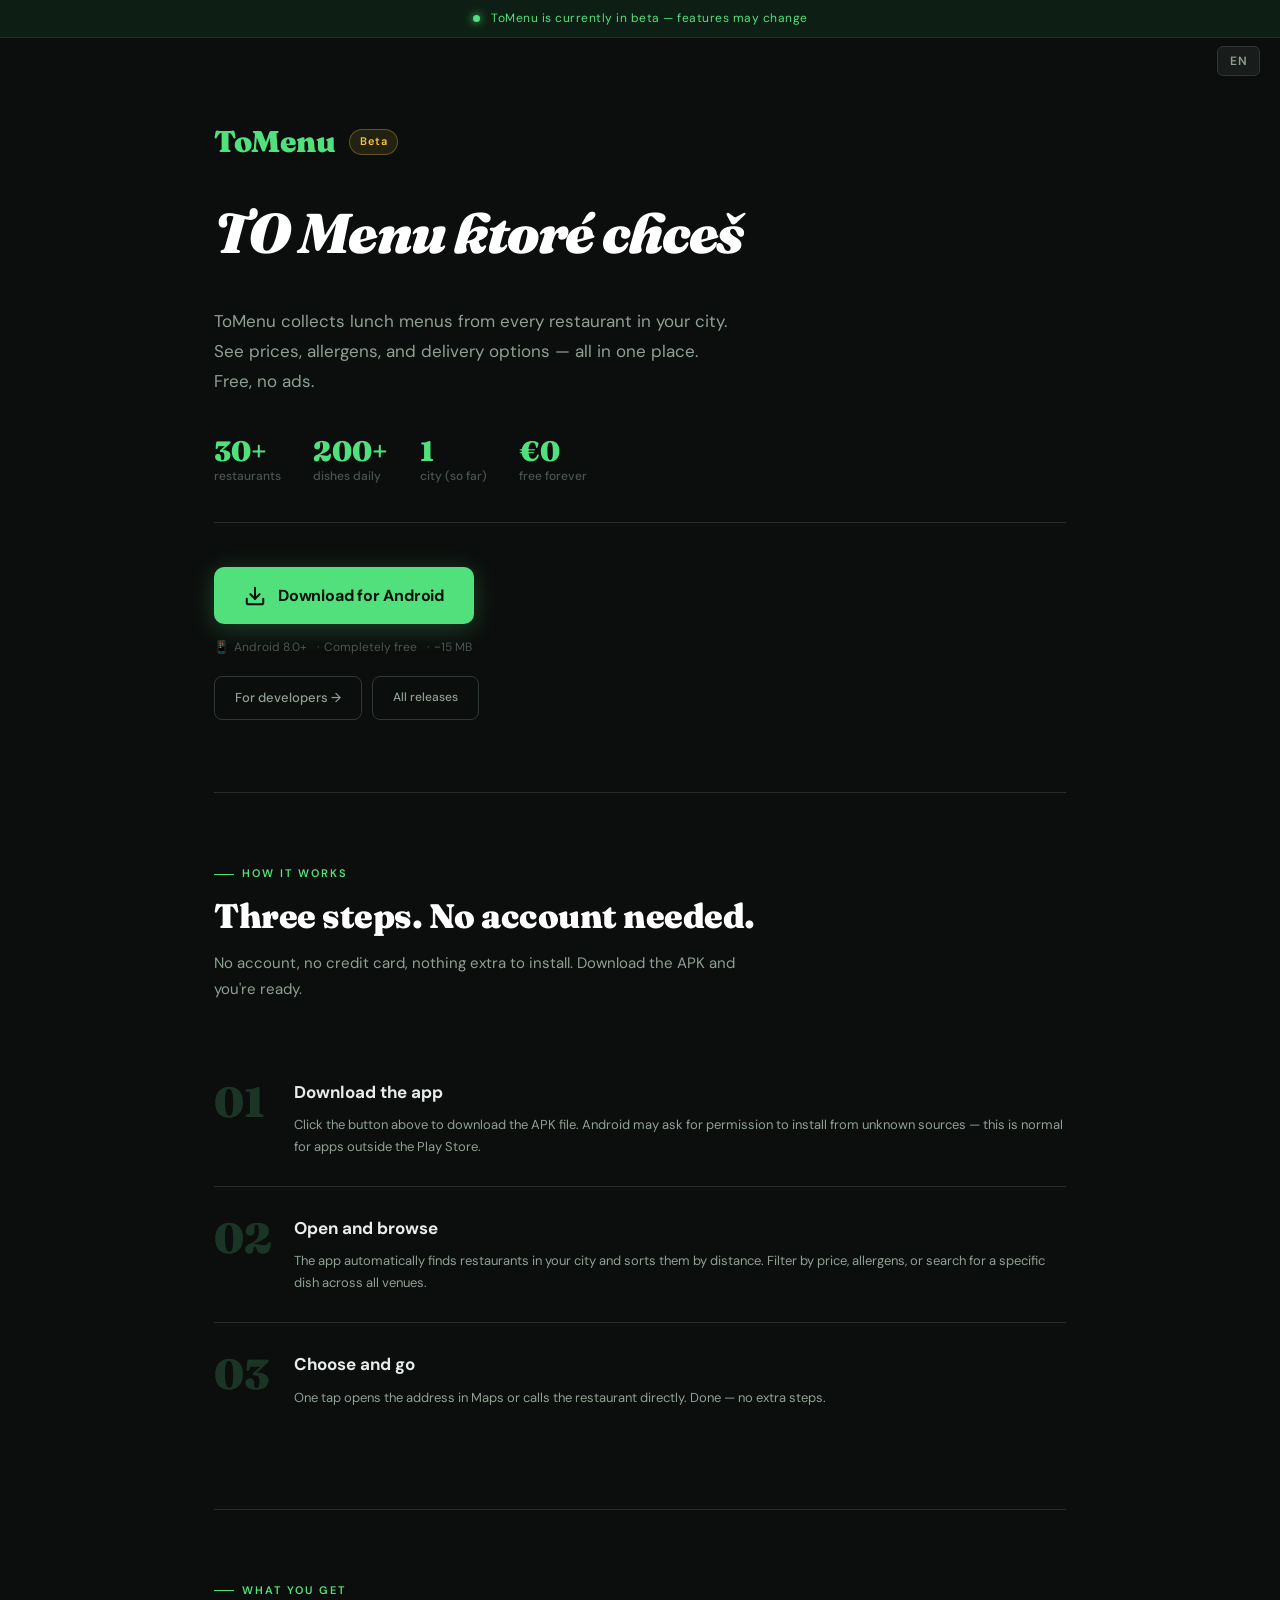
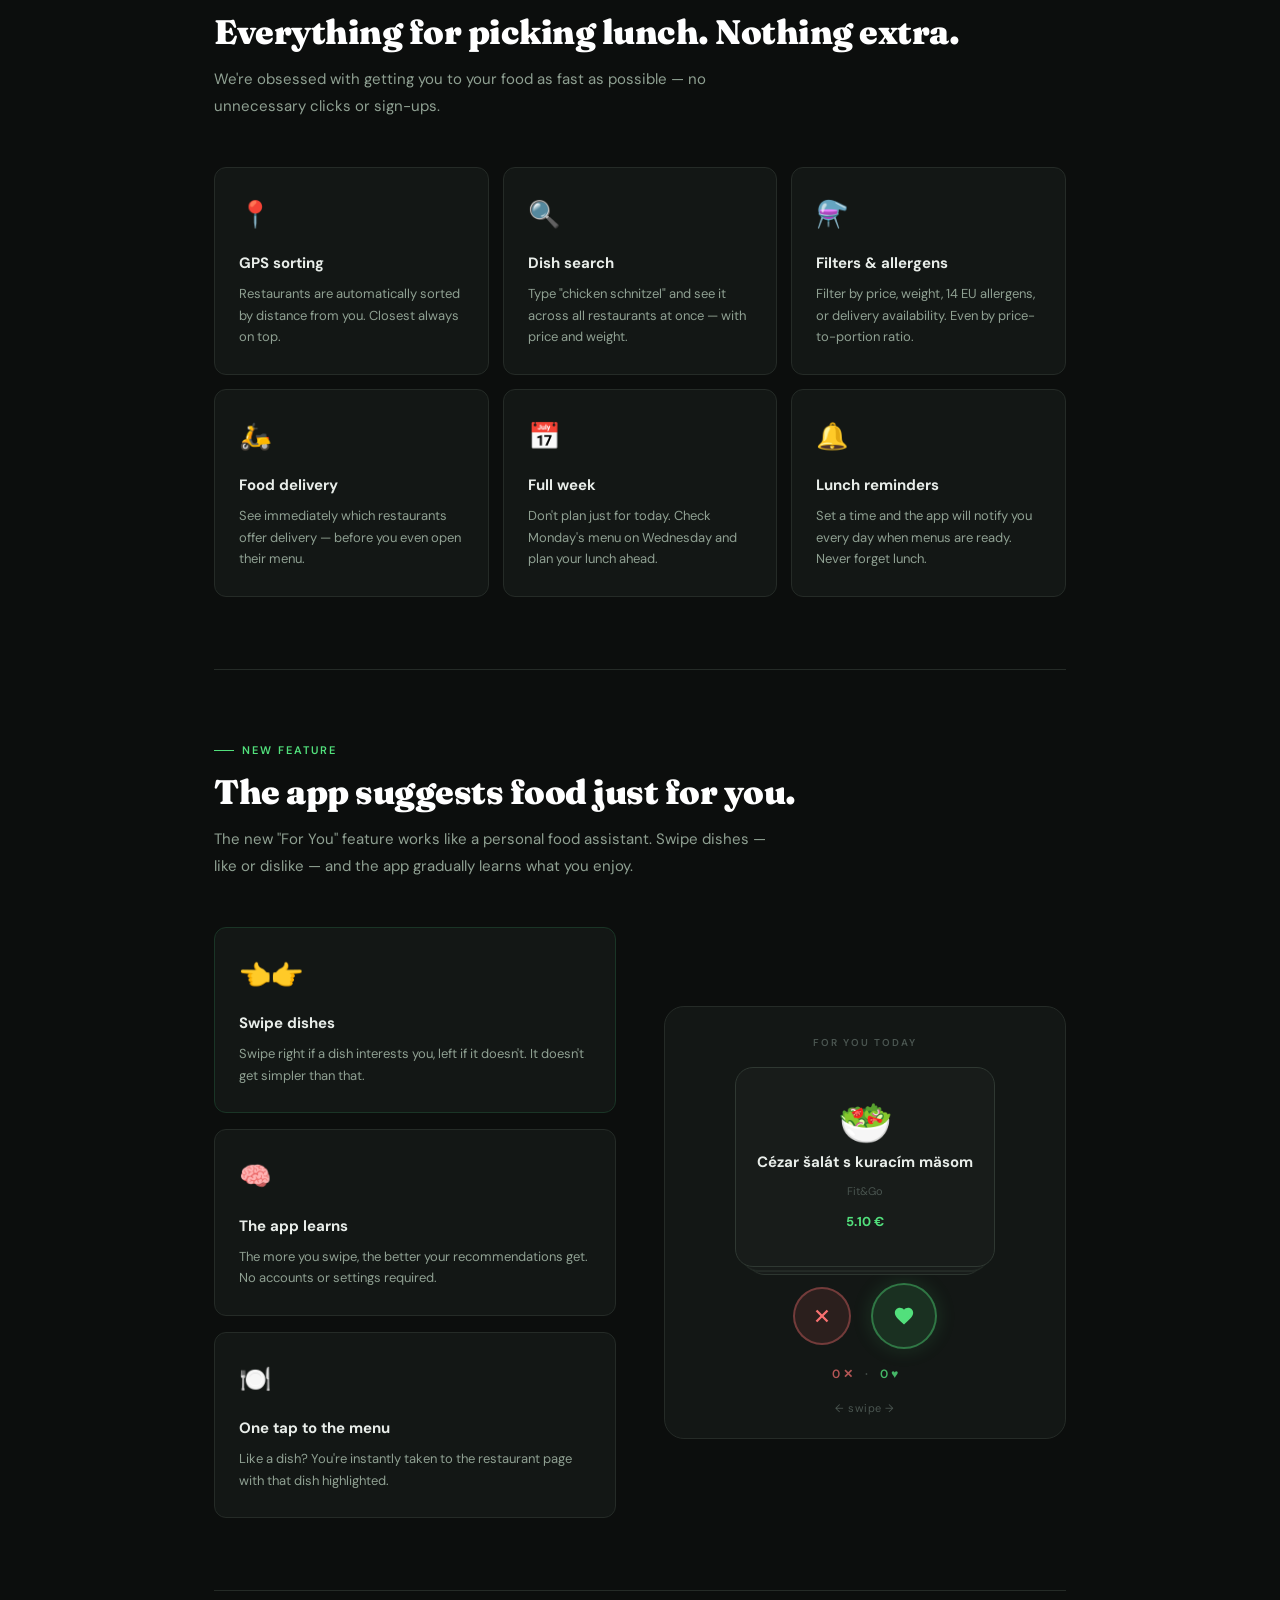
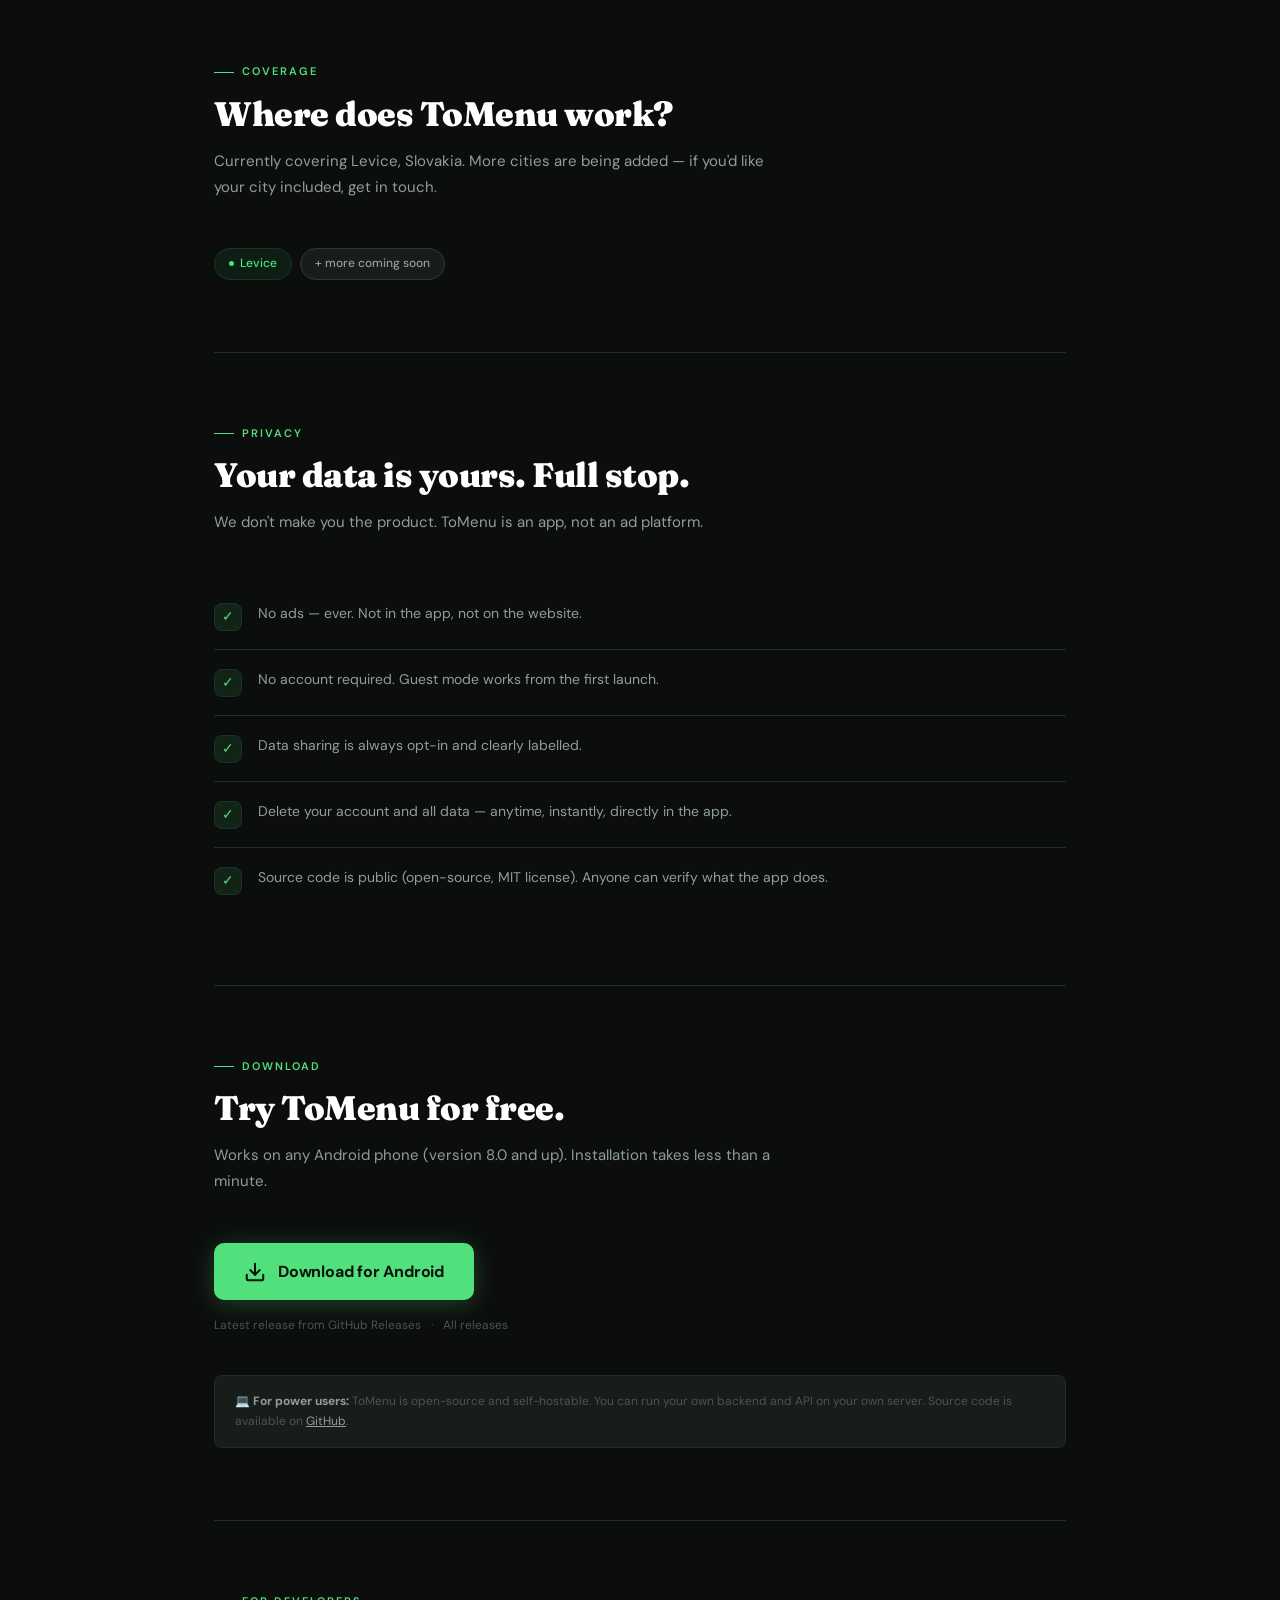
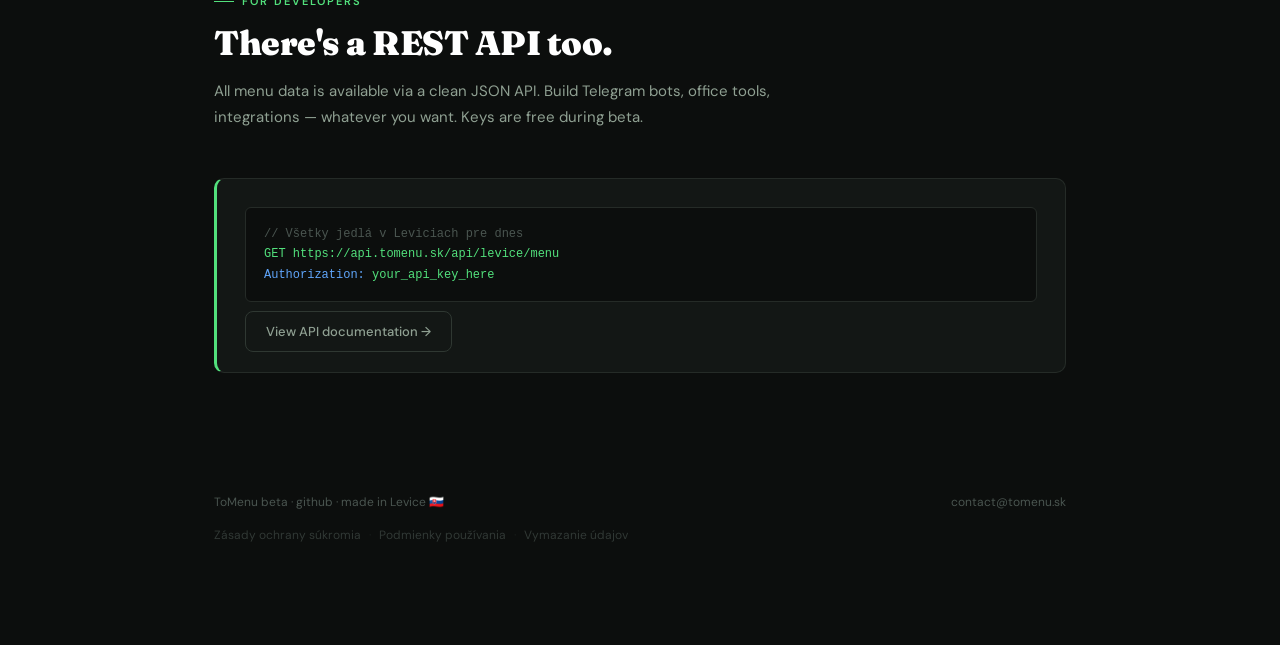
==== commit ec8490ad: "pushed some QOL changes for google to be more googly" ====
--- a/index.html
+++ b/index.html
@@ -24,6 +24,31 @@
 <script type="application/ld+json">
 {
   "@context": "https://schema.org",
+  "@type": "WebSite",
+  "name": "ToMenu",
+  "url": "https://tomenu.sk",
+  "potentialAction": {
+    "@type": "SearchAction",
+    "target": "https://tomenu.sk/?q={search_term_string}",
+    "query-input": "required name=search_term_string"
+  }
+}
+</script>
+<script type="application/ld+json">
+{
+  "@context": "https://schema.org",
+  "@type": "SiteLinksSearchBox",
+  "url": "https://tomenu.sk",
+  "potentialAction": [{
+    "@type": "SearchAction",
+    "target": "https://tomenu.sk/api",
+    "query-input": "required name=search_term_string"
+  }]
+}
+</script>
+<script type="application/ld+json">
+{
+  "@context": "https://schema.org",
   "@type": "MobileApplication",
   "name": "ToMenu",
   "description": "ToMenu zbiera obedové menu reštaurácií z celého Slovenska do jednej aplikácie. GPS triedenie, pokročilé filtre, bez reklám, zadarmo.",
@@ -61,7 +86,10 @@
   }
 }
 </script>
-<link rel="icon" type="image/png" href="/favicon.png">
+<link rel="icon" type="image/png" sizes="32x32" href="/favicon.png">
+<link rel="icon" type="image/png" sizes="16x16" href="/favicon.png">
+<link rel="apple-touch-icon" sizes="180x180" href="/favicon.png">
+<link rel="shortcut icon" href="/favicon.png">
 <link rel="manifest" href="/manifest.json">
 <meta name="theme-color" content="#3d9e5f">
 <meta name="mobile-web-app-capable" content="yes">
